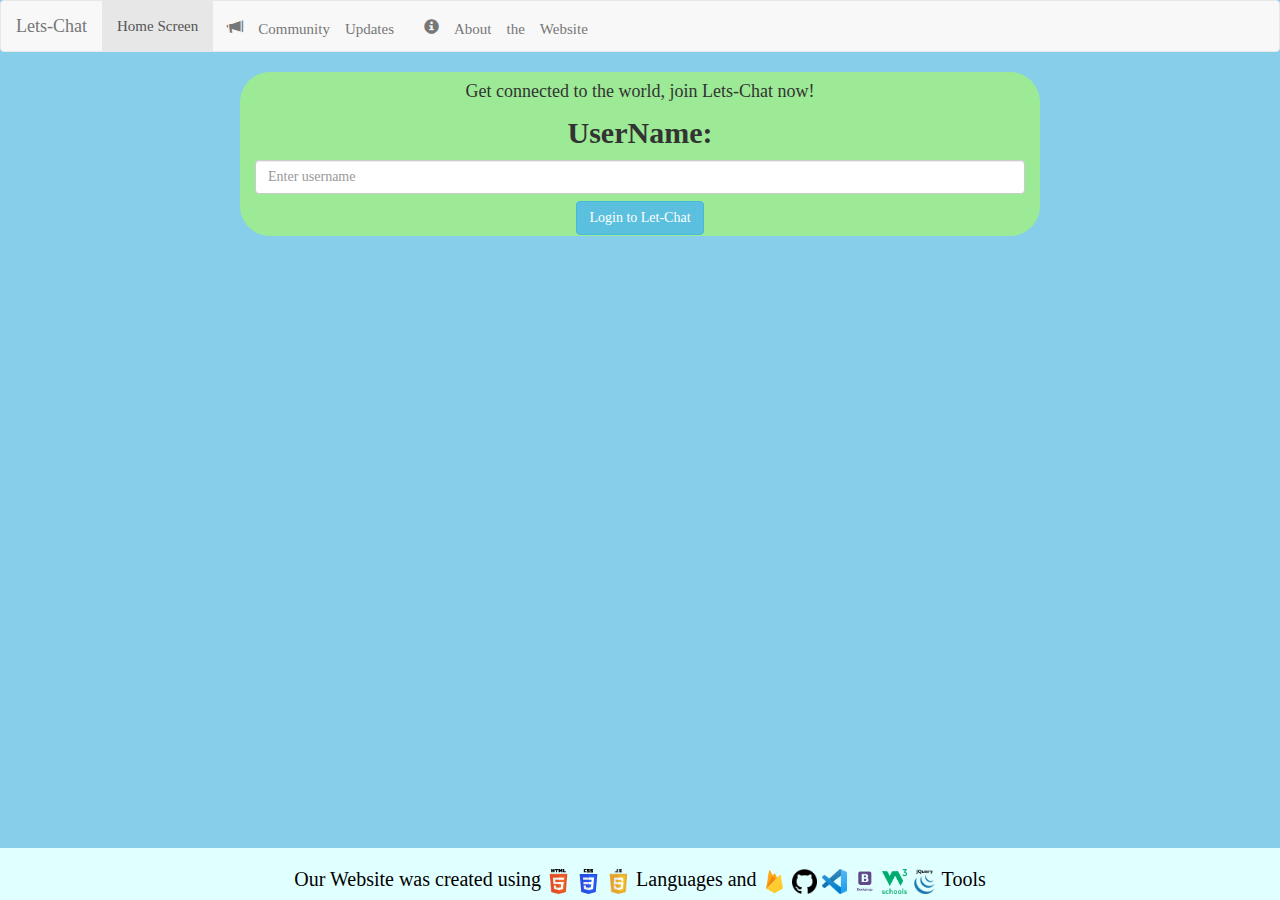
==== index.html @ a059221c "Add files via upload" ====
<!DOCTYPE html>
<html>
    <head>
        <title>Let-Chat WebApp</title>
        <link rel="shortcut icon" href="https://freepngimg.com/save/159749-speech-chat-icon-hq-image-free/500x500">
        <link href='https://fonts.googleapis.com/css?family=Yeon+Sung&display=swap' rel='stylesheet'><meta name="viewport" content="width=device-width, initial-scale=1">
        <link rel="stylesheet" href="https://maxcdn.bootstrapcdn.com/bootstrap/3.4.0/css/bootstrap.min.css">
        <script src="https://ajax.googleapis.com/ajax/libs/jquery/3.4.1/jquery.min.js"></script>
        <script src="https://maxcdn.bootstrapcdn.com/bootstrap/3.4.0/js/bootstrap.min.js"></script>
        <link rel="stylesheet" href="kwitter.css">

    </head>
    <body>
        <nav class="navbar navbar-default">
            <div class="container-fluid">
              <div class="navbar-header">
                <a class="navbar-brand" href="#">Lets-Chat</a>
              </div>
              <ul class="nav navbar-nav">
                <li class="active"><a href="#">Home Screen</a></li>
                <li><a href="cu.html" class="glyphicon glyphicon-bullhorn"> Community Updates</a></li>
                <li><a href="about.html" class="glyphicon glyphicon-info-sign"> About the Website</a></li>
              </ul>
            </div>
          </nav>

              <div id="contents" class="container">
                <h4>Get connected to the world, join Lets-Chat now!</h4>
                <h4  id="error_msg" style="color: red"></h4>
                <label>UserName: </label>
                <input type="text" id="user_name" class="form-control" placeholder="Enter username">
                <button id="login_button" class="btn btn-info" onclick="addUser()">Login to Let-Chat</button>
                </div>
        </center>
        <div class="footer">
            <h2>Our Website was created using</h2>
            <span>
                <img src="html.png"/>
                <img src="css_img.svg"/>
                <img src="javascript.png"/>
                <h2>Languages and</h2>
                <img src="firebase_icon.png"/>
                <img src="github_icon.png"/>
                <img src="vscode_icon.png"/>
                <img src="bs.png"/>
                <img src="w3s.png"/>
                <img src="jq.png"/>
                <h2>Tools</h2>
            </span>
        </div>
        <script src="kwitter.js"></script>
    </body>
</html>
---- kwitter.css ----
body{
    font-family: 'Century Gothic';
    font-size: 30px;
    background-color: skyblue;
}
::selection{
        color: white;
        background-color: green;
        }

.footer{
    border-radius: 0px;
    width: 100%;
    font-family: 'Century Gothic';
    font-size: 20px;
    background-color: lightcyan;
    color: black;
    text-align: center;
    position: fixed;
    bottom: 0;
    display: inline-block;
}

.footer img{
    height: 25px;
    width: 25px;
    display: inline-block;
}

.footer h2{
    font-size: 20px;
    display: inline-block;
}
#logout{
    font-size: 20px;
    float: right;
    }
    #contents{
        width: 800px;
        border-radius: 30px;
        background-color: rgb(156, 234, 149);
        text-align: center;
    }
    nav{
        font-size: 15px;
    }
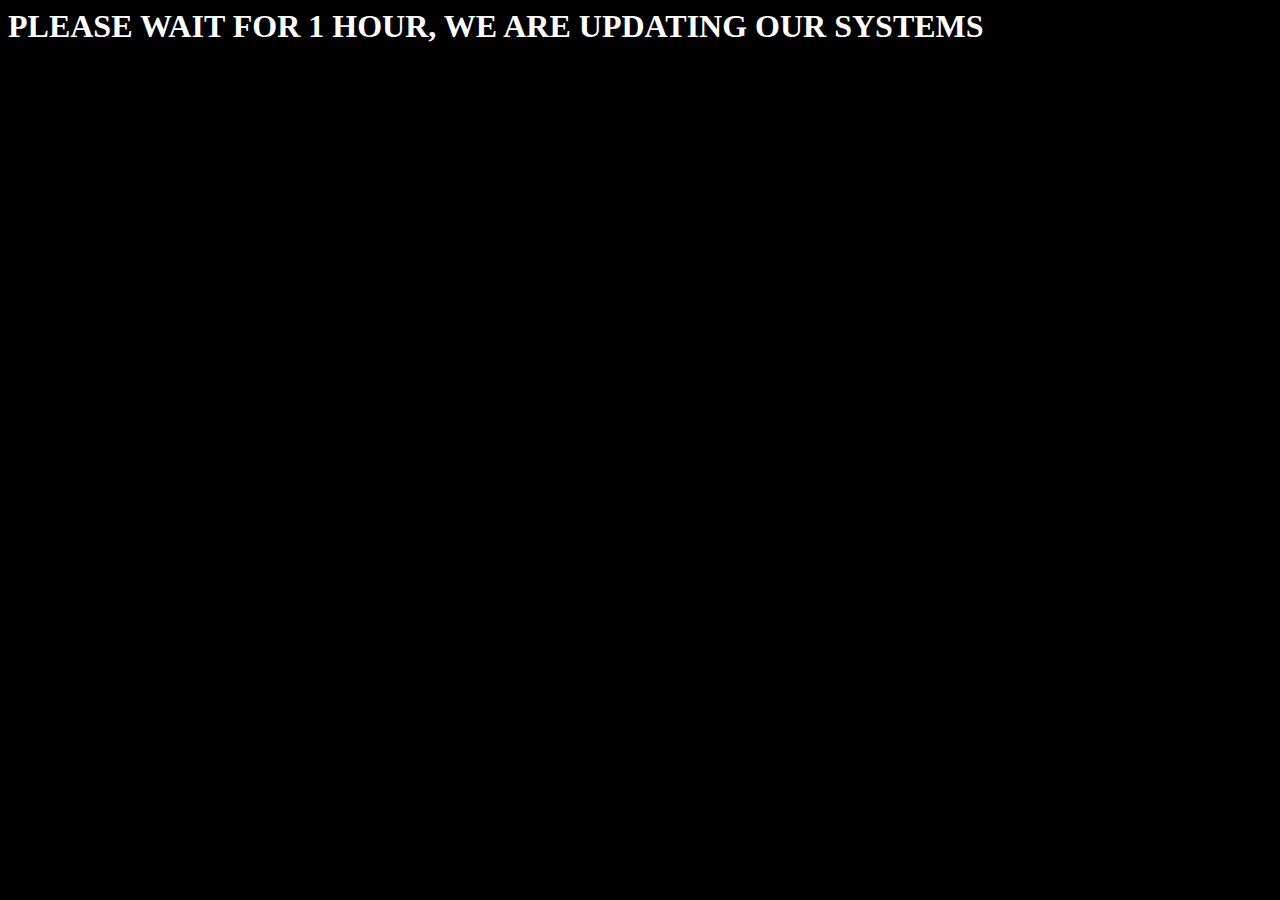
==== commit 4f3ac20a: "Add files via upload" ====
--- a/index.html
+++ b/index.html
@@ -1,4 +1,4 @@
-<!DOCTYPE html>
+<!-- <!DOCTYPE html>
 <html>
     <head>
         <title>Let-Chat WebApp</title>
@@ -50,4 +50,13 @@
         </div>
         <script src="kwitter.js"></script>
     </body>
+</html> -->
+
+<html>
+  <head>
+    <title>We are under updataion</title>
+  </head>
+  <body style="background-color: black; color: white;">
+    <h1>PLEASE WAIT FOR 1 HOUR, WE ARE UPDATING OUR SYSTEMS</h1>
+  </body>
 </html>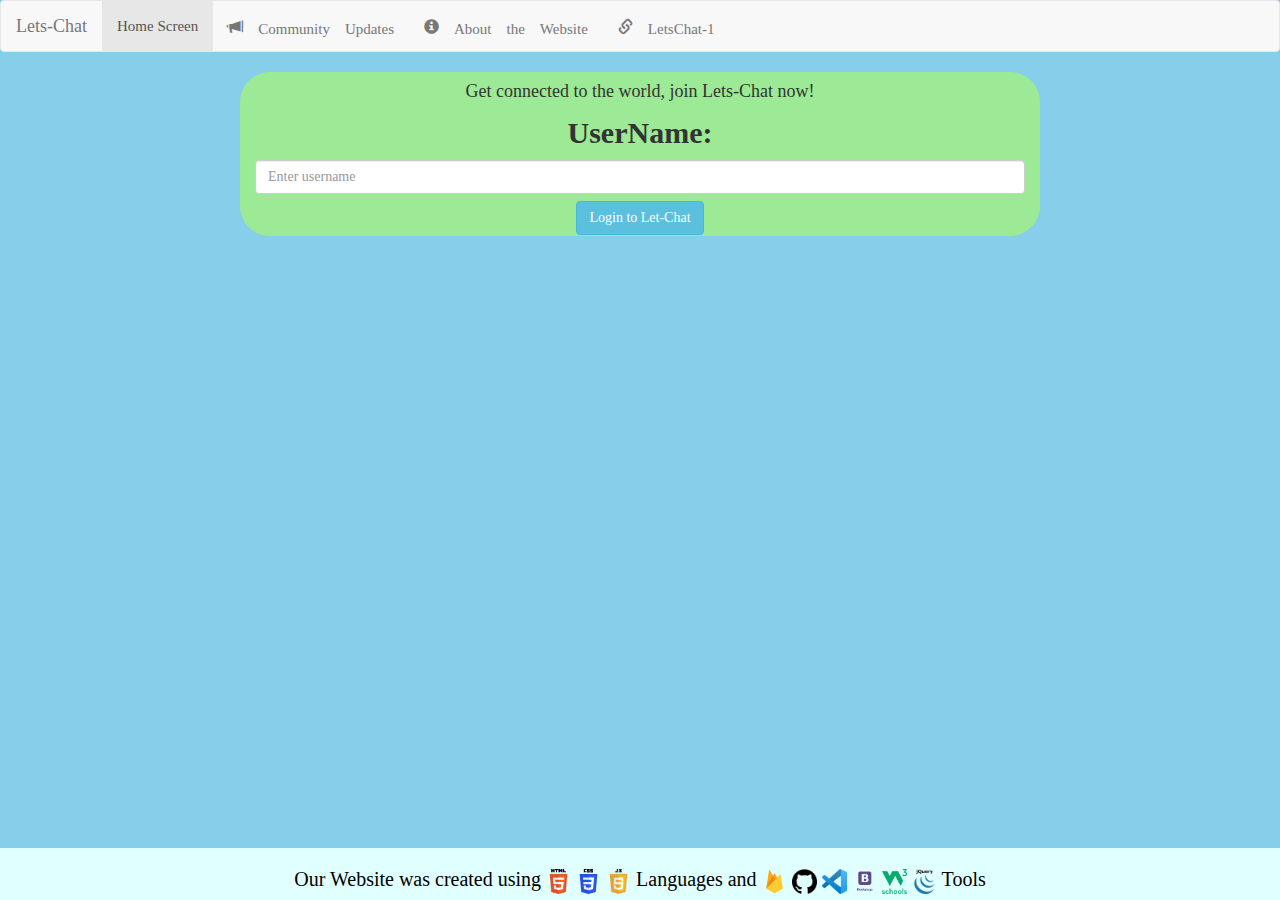
==== commit 505a0286: "Add files via upload" ====
--- a/index.html
+++ b/index.html
@@ -1,4 +1,4 @@
-<!-- <!DOCTYPE html>
+<!DOCTYPE html>
 <html>
     <head>
         <title>Let-Chat WebApp</title>
@@ -8,7 +8,6 @@
         <script src="https://ajax.googleapis.com/ajax/libs/jquery/3.4.1/jquery.min.js"></script>
         <script src="https://maxcdn.bootstrapcdn.com/bootstrap/3.4.0/js/bootstrap.min.js"></script>
         <link rel="stylesheet" href="kwitter.css">
-
     </head>
     <body>
         <nav class="navbar navbar-default">
@@ -20,10 +19,10 @@
                 <li class="active"><a href="#">Home Screen</a></li>
                 <li><a href="cu.html" class="glyphicon glyphicon-bullhorn"> Community Updates</a></li>
                 <li><a href="about.html" class="glyphicon glyphicon-info-sign"> About the Website</a></li>
+                <li><a href="saptarshi1104.github.io/KittyChat/" class="glyphicon glyphicon-link"> LetsChat-1</a></li>
               </ul>
             </div>
           </nav>
-
               <div id="contents" class="container">
                 <h4>Get connected to the world, join Lets-Chat now!</h4>
                 <h4  id="error_msg" style="color: red"></h4>
@@ -50,13 +49,4 @@
         </div>
         <script src="kwitter.js"></script>
     </body>
-</html> -->
-
-<html>
-  <head>
-    <title>We are under updataion</title>
-  </head>
-  <body style="background-color: black; color: white;">
-    <h1>PLEASE WAIT FOR 1 HOUR, WE ARE UPDATING OUR SYSTEMS</h1>
-  </body>
 </html>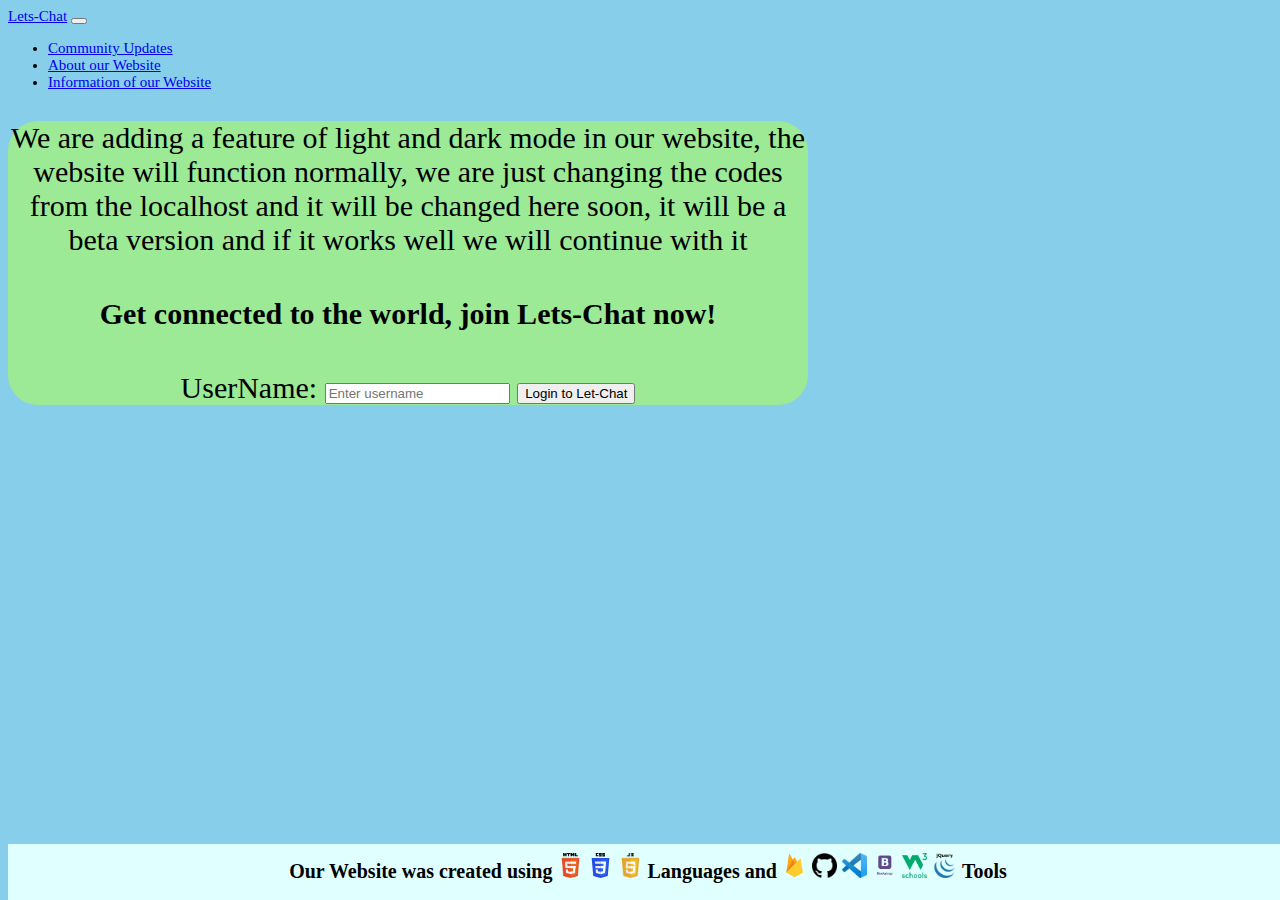
==== commit 91fa03b8: "Update index.html" ====
--- a/index.html
+++ b/index.html
@@ -4,28 +4,37 @@
         <title>Let-Chat WebApp</title>
         <link rel="shortcut icon" href="https://freepngimg.com/save/159749-speech-chat-icon-hq-image-free/500x500">
         <link href='https://fonts.googleapis.com/css?family=Yeon+Sung&display=swap' rel='stylesheet'><meta name="viewport" content="width=device-width, initial-scale=1">
-        <link rel="stylesheet" href="https://maxcdn.bootstrapcdn.com/bootstrap/3.4.0/css/bootstrap.min.css">
+        <script src="https://cdn.jsdelivr.net/npm/bootstrap@5.1.3/dist/js/bootstrap.bundle.min.js" integrity="sha384-ka7Sk0Gln4gmtz2MlQnikT1wXgYsOg+OMhuP+IlRH9sENBO0LRn5q+8nbTov4+1p" crossorigin="anonymous"></script>
         <script src="https://ajax.googleapis.com/ajax/libs/jquery/3.4.1/jquery.min.js"></script>
-        <script src="https://maxcdn.bootstrapcdn.com/bootstrap/3.4.0/js/bootstrap.min.js"></script>
+        <link href="https://cdn.jsdelivr.net/npm/bootstrap@5.1.3/dist/css/bootstrap.min.css" rel="stylesheet" integrity="sha384-1BmE4kWBq78iYhFldvKuhfTAU6auU8tT94WrHftjDbrCEXSU1oBoqyl2QvZ6jIW3" crossorigin="anonymous">
         <link rel="stylesheet" href="kwitter.css">
     </head>
     <body>
-        <nav class="navbar navbar-default">
-            <div class="container-fluid">
-              <div class="navbar-header">
-                <a class="navbar-brand" href="#">Lets-Chat</a>
-              </div>
-              <ul class="nav navbar-nav">
-                <li class="active"><a href="#">Home Screen</a></li>
-                <li><a href="cu.html" class="glyphicon glyphicon-bullhorn"> Community Updates</a></li>
-                <li><a href="about.html" class="glyphicon glyphicon-info-sign"> About the Website</a></li>
-                <li><a href="saptarshi1104.github.io/KittyChat/" class="glyphicon glyphicon-link"> LetsChat-1</a></li>
-              </ul>
-            </div>
-          </nav>
+      <nav class="navbar navbar-expand-lg navbar-light bg-light">
+        <div class="container-fluid">
+          <a class="navbar-brand" href="index.html">Lets-Chat</a>
+          <button class="navbar-toggler" type="button" data-bs-toggle="collapse" data-bs-target="#navbarSupportedContent" aria-controls="navbarSupportedContent" aria-expanded="false" aria-label="Toggle navigation">
+            <span class="navbar-toggler-icon"></span>
+          </button>
+          <div class="collapse navbar-collapse" id="navbarSupportedContent">
+            <ul class="navbar-nav me-auto mb-2 mb-lg-0">
+              <li class="nav-item">
+                <a class="nav-link active" aria-current="page" href="cu.html">Community Updates</a>
+              </li>
+              <li class="nav-item">
+                <a class="nav-link" href="about.html">About our Website</a>
+              </li>
+              <li class="nav-item">
+                <a class="nav-link" href="info.html">Information of our Website</a>
+              </li>
+            </ul>
+          </div>
+        </div>
+      </nav>
               <div id="contents" class="container">
+                  <p>We are adding a feature of light and dark mode in our website, the website will function normally, we are just changing the codes from the localhost and it will be changed here soon, it will be a beta version and if it works well we will continue with it</p>
                 <h4>Get connected to the world, join Lets-Chat now!</h4>
-                <h4  id="error_msg" style="color: red"></h4>
+                <h4 id="error_msg" style="color: red"></h4>
                 <label>UserName: </label>
                 <input type="text" id="user_name" class="form-control" placeholder="Enter username">
                 <button id="login_button" class="btn btn-info" onclick="addUser()">Login to Let-Chat</button>
@@ -49,4 +58,4 @@
         </div>
         <script src="kwitter.js"></script>
     </body>
-</html>+</html>
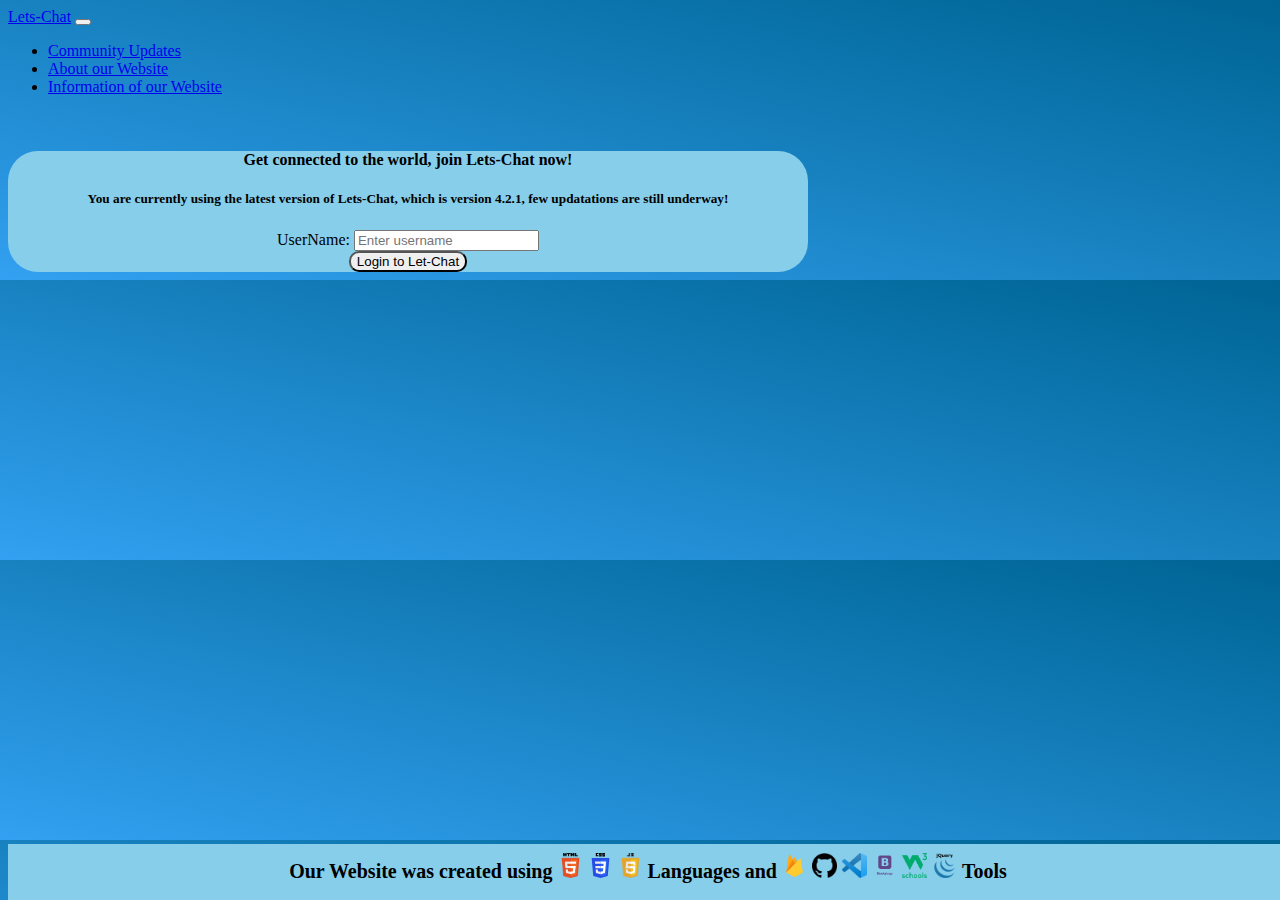
==== commit f1259290: "Add files via upload" ====
--- a/index.html
+++ b/index.html
@@ -31,14 +31,19 @@
           </div>
         </div>
       </nav>
-              <div id="contents" class="container">
-                  <p>We are adding a feature of light and dark mode in our website, the website will function normally, we are just changing the codes from the localhost and it will be changed here soon, it will be a beta version and if it works well we will continue with it</p>
+      <br>
+              <div id="contents" class="container col-lg-4 col-md-6 col-sm-6 col-xs-11 login_div">
                 <h4>Get connected to the world, join Lets-Chat now!</h4>
+                <h5>You are currently using the latest version of Lets-Chat, which is version 4.2.1, few updatations are still underway!</h5>
                 <h4 id="error_msg" style="color: red"></h4>
                 <label>UserName: </label>
                 <input type="text" id="user_name" class="form-control" placeholder="Enter username">
-                <button id="login_button" class="btn btn-info" onclick="addUser()">Login to Let-Chat</button>
+                <br>
+                <button style="border-radius: 10px !important;" id="login_button" class="btn btn-success" onclick="addUser()">Login to Let-Chat</button>
+                
                 </div>
+              </div>
+                
         </center>
         <div class="footer">
             <h2>Our Website was created using</h2>
@@ -58,4 +63,4 @@
         </div>
         <script src="kwitter.js"></script>
     </body>
-</html>
+</html>--- a/kwitter.css
+++ b/kwitter.css
@@ -1,7 +1,5 @@
 body{
-    font-family: 'Century Gothic';
-    font-size: 30px;
-    background-color: skyblue;
+    background-image: linear-gradient(to right top, #33a0f1, #2591d9, #1882c1, #0a73aa, #006494)
 }
 ::selection{
         color: white;
@@ -13,7 +11,7 @@
     width: 100%;
     font-family: 'Century Gothic';
     font-size: 20px;
-    background-color: lightcyan;
+    background-color: skyblue;
     color: black;
     text-align: center;
     position: fixed;
@@ -38,9 +36,6 @@
     #contents{
         width: 800px;
         border-radius: 30px;
-        background-color: rgb(156, 234, 149);
+        background-color: skyblue;
         text-align: center;
-    }
-    nav{
-        font-size: 15px;
     }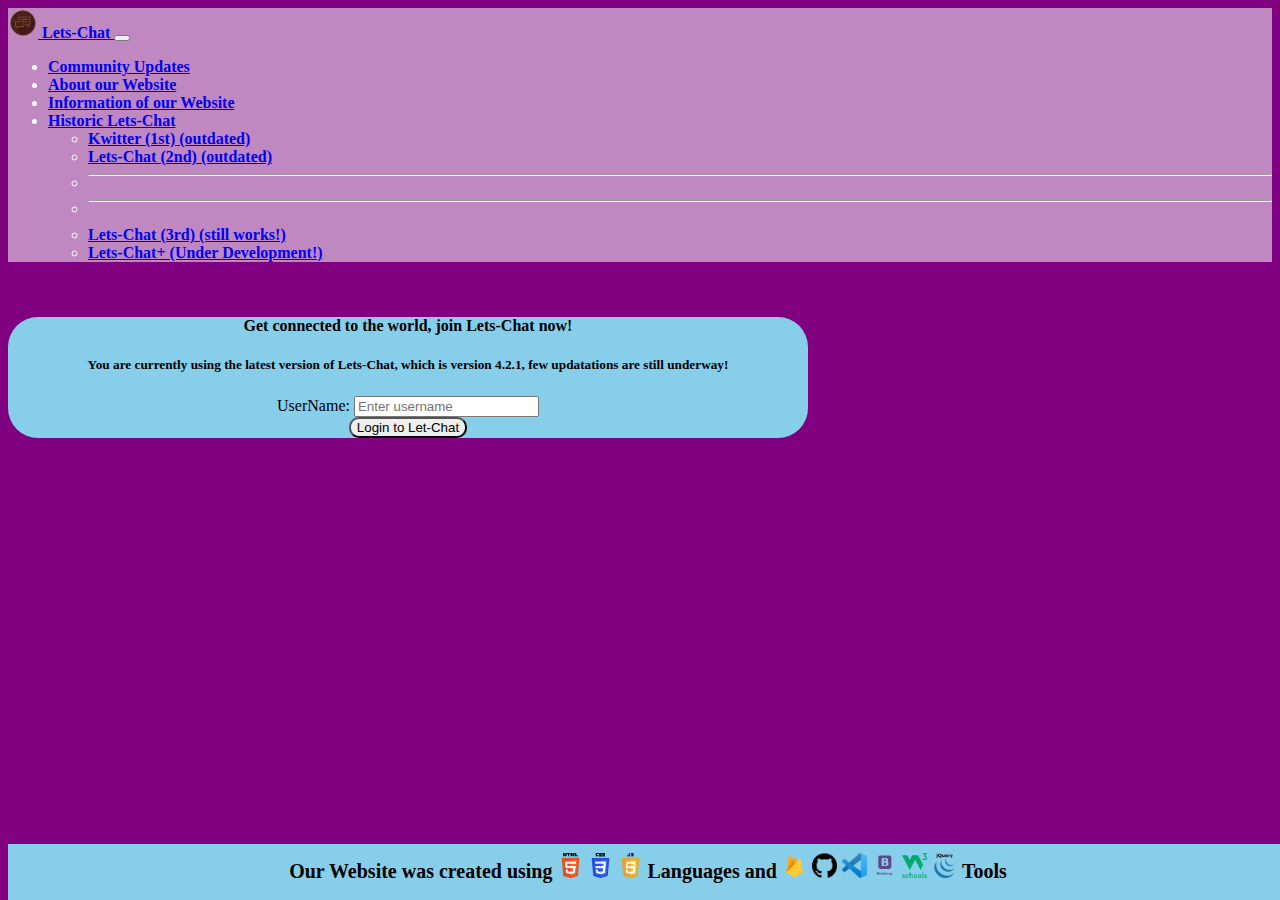
==== commit 446b547d: "Add files via upload" ====
--- a/index.html
+++ b/index.html
@@ -2,7 +2,7 @@
 <html>
     <head>
         <title>Let-Chat WebApp</title>
-        <link rel="shortcut icon" href="https://freepngimg.com/save/159749-speech-chat-icon-hq-image-free/500x500">
+        <link rel="shortcut icon" href="transparent-chat-icon-online-icon-social-market-icon-5d6b8f4bb4c262.8586036315673301237404.png">
         <link href='https://fonts.googleapis.com/css?family=Yeon+Sung&display=swap' rel='stylesheet'><meta name="viewport" content="width=device-width, initial-scale=1">
         <script src="https://cdn.jsdelivr.net/npm/bootstrap@5.1.3/dist/js/bootstrap.bundle.min.js" integrity="sha384-ka7Sk0Gln4gmtz2MlQnikT1wXgYsOg+OMhuP+IlRH9sENBO0LRn5q+8nbTov4+1p" crossorigin="anonymous"></script>
         <script src="https://ajax.googleapis.com/ajax/libs/jquery/3.4.1/jquery.min.js"></script>
@@ -10,9 +10,12 @@
         <link rel="stylesheet" href="kwitter.css">
     </head>
     <body>
-      <nav class="navbar navbar-expand-lg navbar-light bg-light">
+      <nav class="navbar navbar-expand-lg navbar-light bg-light" style="background-color: rgb(192, 136, 192) !important; color: white !important; font-weight: bold !important;">
         <div class="container-fluid">
-          <a class="navbar-brand" href="index.html">Lets-Chat</a>
+          <a class="navbar-brand" href="#">
+            <img src="transparent-chat-icon-online-icon-social-market-icon-5d6b8f4bb4c262.8586036315673301237404.png" alt="" width="30" height="30" class="d-inline-block align-text-top">
+            Lets-Chat
+          </a>
           <button class="navbar-toggler" type="button" data-bs-toggle="collapse" data-bs-target="#navbarSupportedContent" aria-controls="navbarSupportedContent" aria-expanded="false" aria-label="Toggle navigation">
             <span class="navbar-toggler-icon"></span>
           </button>
@@ -26,6 +29,19 @@
               </li>
               <li class="nav-item">
                 <a class="nav-link" href="info.html">Information of our Website</a>
+              </li>
+              <li class="nav-item dropdown">
+                <a class="nav-link dropdown-toggle" href="#" id="navbarDropdown" role="button" data-bs-toggle="dropdown" aria-expanded="false">
+                  Historic Lets-Chat
+                </a>
+                <ul class="dropdown-menu" aria-labelledby="navbarDropdown">
+                  <li><a class="dropdown-item" href="https://saptarshi1104.github.io/Kwitter/">Kwitter (1st) (outdated)</a></li>
+                  <li><a class="dropdown-item" href="https://saptarshi1104.github.io/letchat4/index.html">Lets-Chat (2nd) (outdated)</a></li>
+                  <li><hr class="dropdown-divider"></li>
+                  <li><hr class="dropdown-divider"></li>
+                  <li><a class="dropdown-item" href="https://saptarshi1104.github.io/KittyChat/">Lets-Chat (3rd) (still works!)</a></li>
+                  <li><a class="dropdown-item" href="#">Lets-Chat+ (Under Development!)</a></li>
+                </ul>
               </li>
             </ul>
           </div>
--- a/kwitter.css
+++ b/kwitter.css
@@ -1,5 +1,5 @@
 body{
-    background-image: linear-gradient(to right top, #33a0f1, #2591d9, #1882c1, #0a73aa, #006494)
+    background-color: purple;
 }
 ::selection{
         color: white;
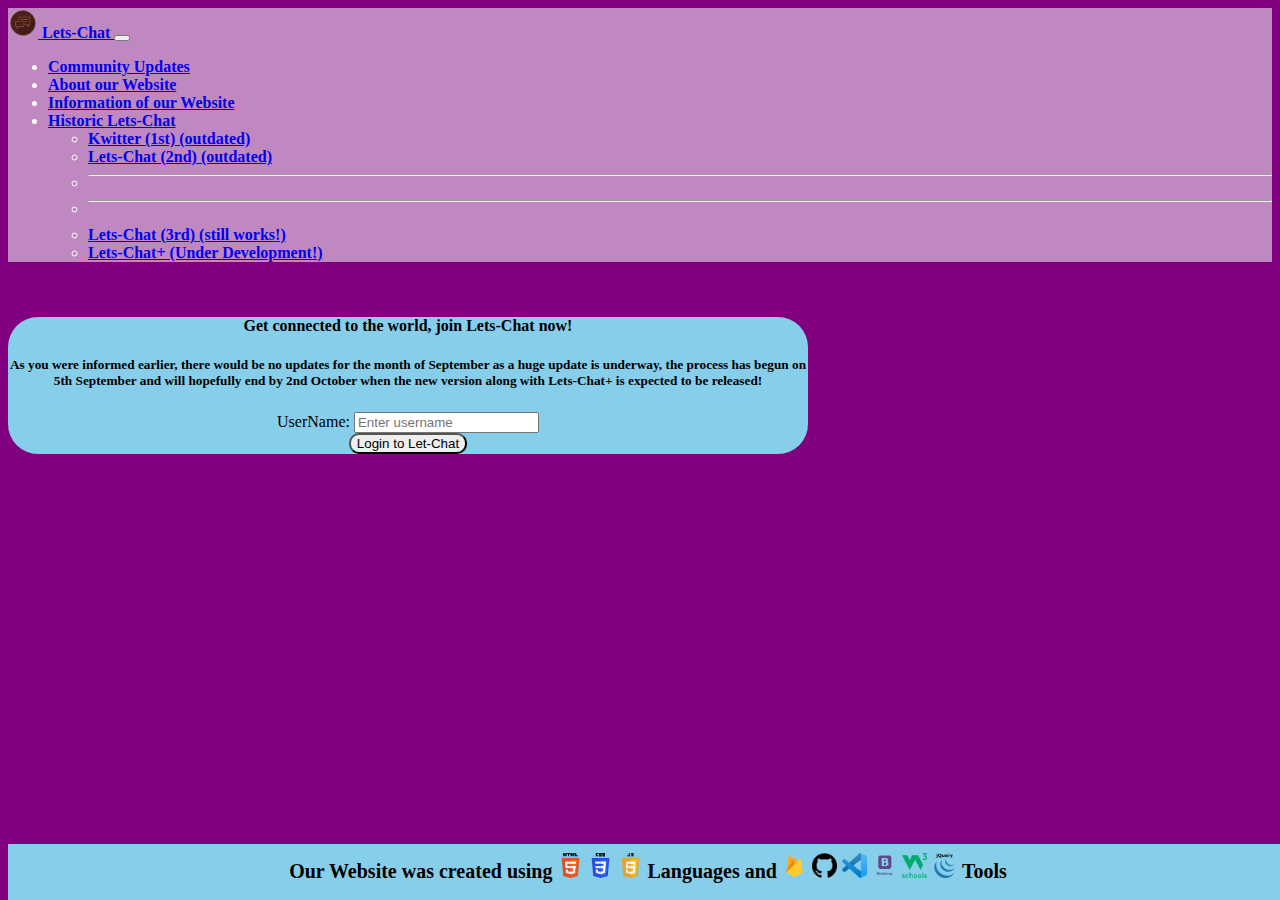
==== commit eb4df97a: "Update index.html" ====
--- a/index.html
+++ b/index.html
@@ -50,7 +50,7 @@
       <br>
               <div id="contents" class="container col-lg-4 col-md-6 col-sm-6 col-xs-11 login_div">
                 <h4>Get connected to the world, join Lets-Chat now!</h4>
-                <h5>You are currently using the latest version of Lets-Chat, which is version 4.2.1, few updatations are still underway!</h5>
+                <h5>As you were informed earlier, there would be no updates for the month of September as a huge update is underway, the process has begun on 5th September and will hopefully end by 2nd October when the new version along with Lets-Chat+ is expected to be released!</h5>
                 <h4 id="error_msg" style="color: red"></h4>
                 <label>UserName: </label>
                 <input type="text" id="user_name" class="form-control" placeholder="Enter username">
@@ -79,4 +79,4 @@
         </div>
         <script src="kwitter.js"></script>
     </body>
-</html>+</html>
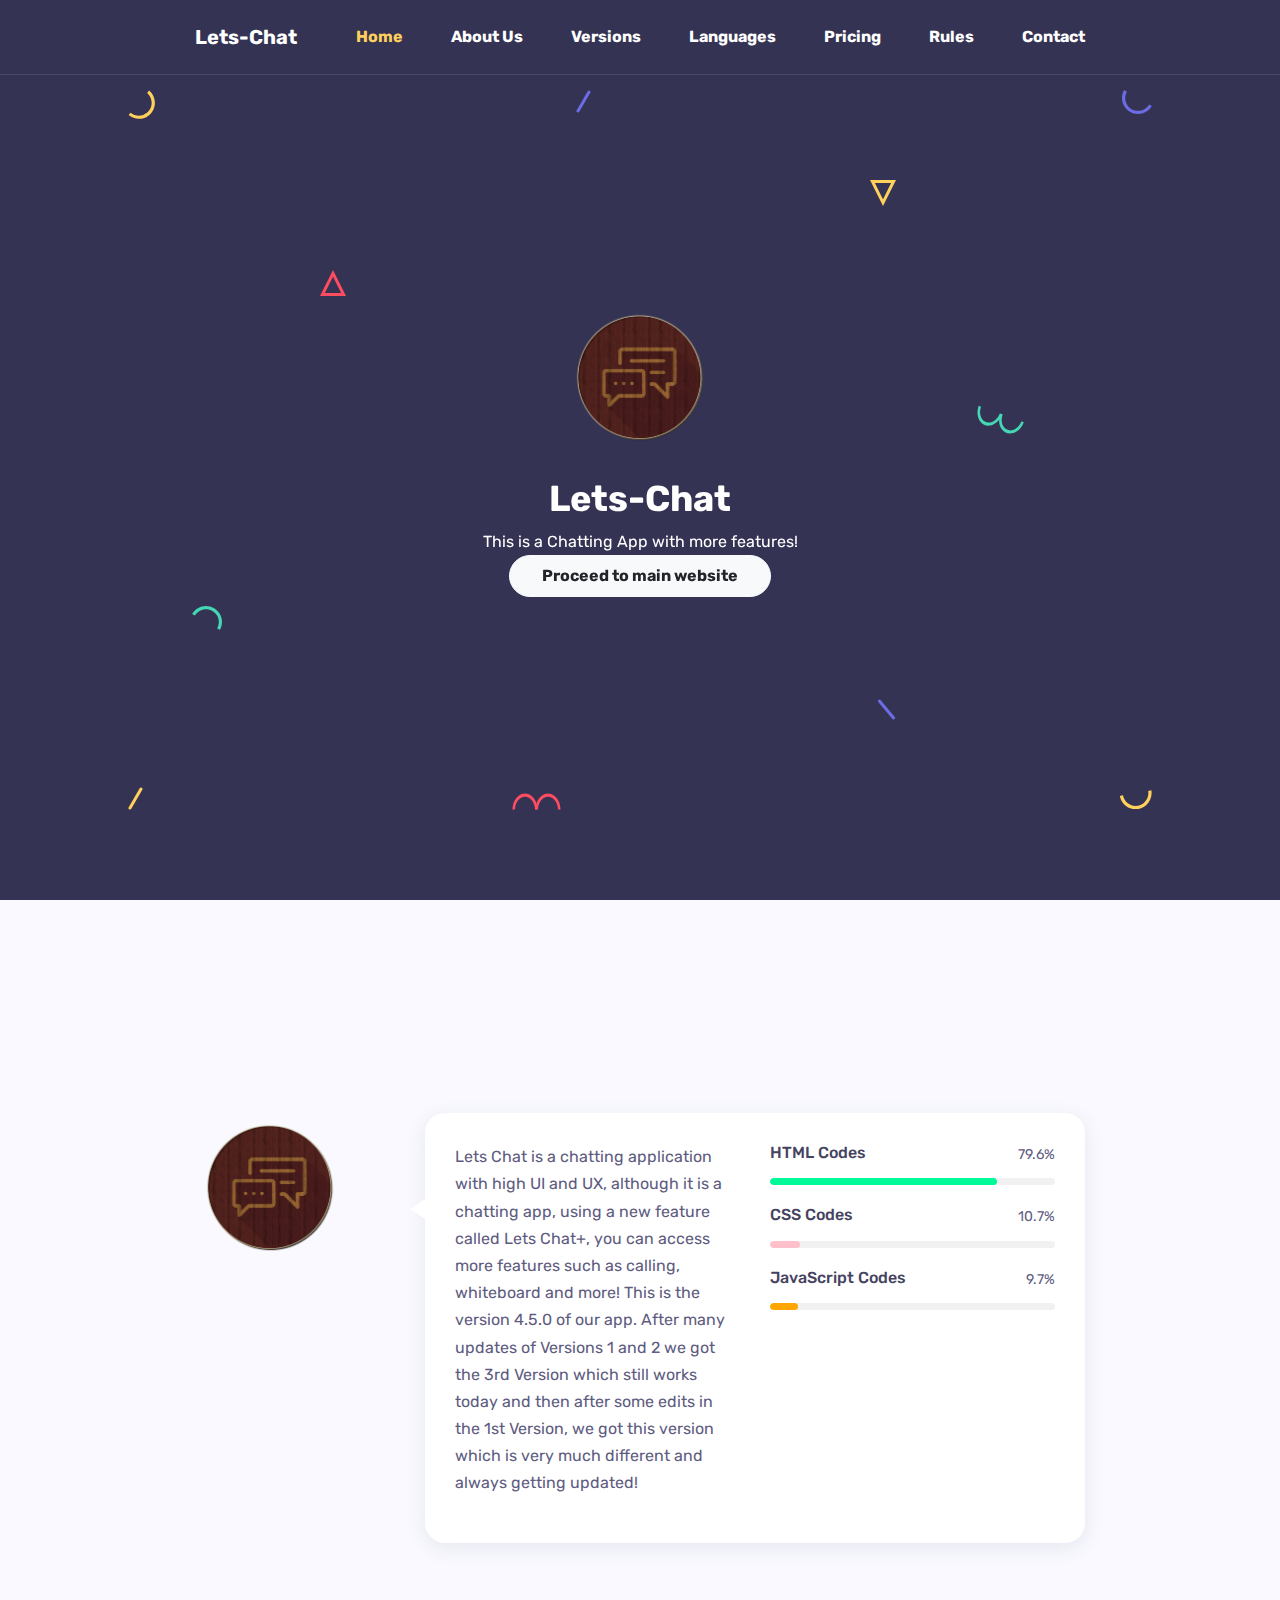
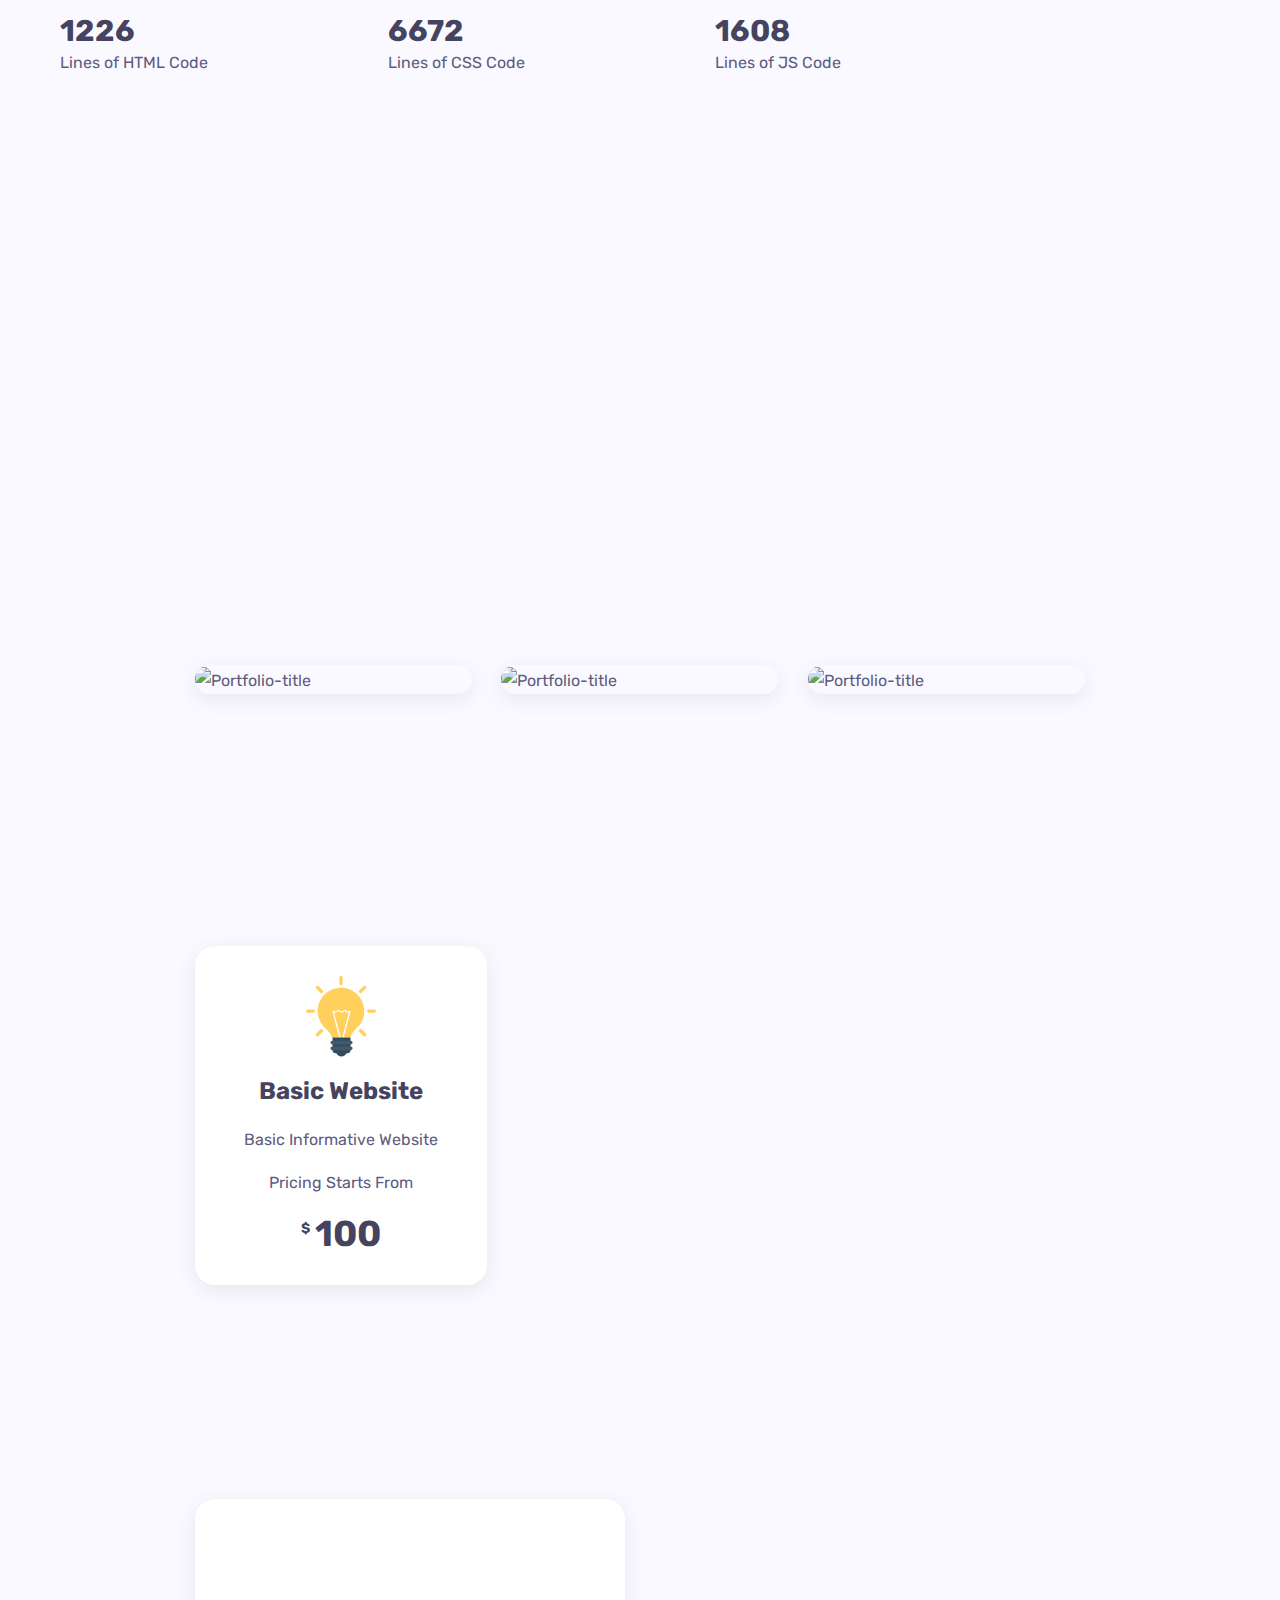
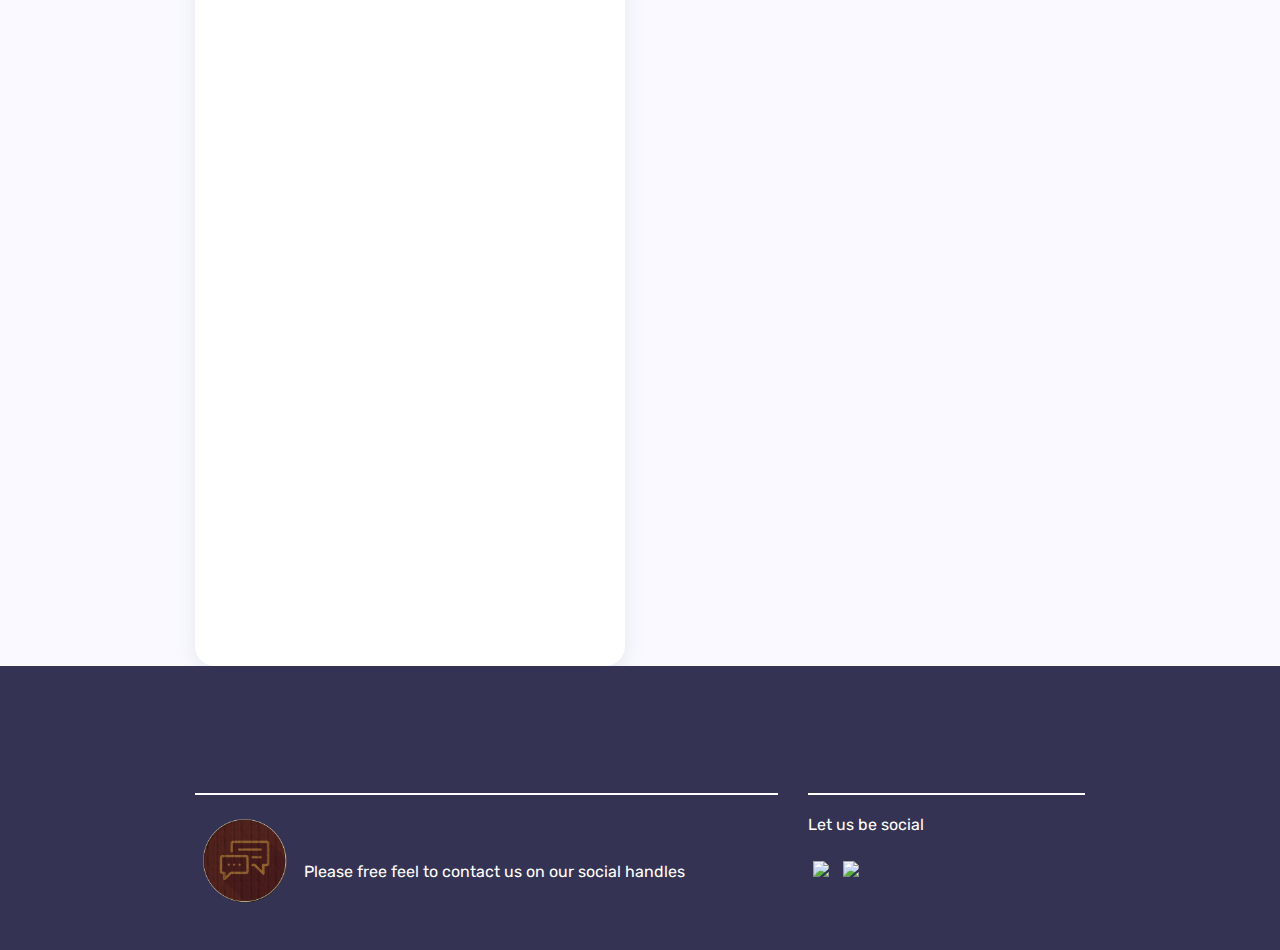
==== commit 4f1165cf: "Add files via upload" ====
--- a/index.html
+++ b/index.html
@@ -1,82 +1,507 @@
-<!DOCTYPE html>
-<html>
-    <head>
-        <title>Let-Chat WebApp</title>
-        <link rel="shortcut icon" href="transparent-chat-icon-online-icon-social-market-icon-5d6b8f4bb4c262.8586036315673301237404.png">
-        <link href='https://fonts.googleapis.com/css?family=Yeon+Sung&display=swap' rel='stylesheet'><meta name="viewport" content="width=device-width, initial-scale=1">
-        <script src="https://cdn.jsdelivr.net/npm/bootstrap@5.1.3/dist/js/bootstrap.bundle.min.js" integrity="sha384-ka7Sk0Gln4gmtz2MlQnikT1wXgYsOg+OMhuP+IlRH9sENBO0LRn5q+8nbTov4+1p" crossorigin="anonymous"></script>
-        <script src="https://ajax.googleapis.com/ajax/libs/jquery/3.4.1/jquery.min.js"></script>
-        <link href="https://cdn.jsdelivr.net/npm/bootstrap@5.1.3/dist/css/bootstrap.min.css" rel="stylesheet" integrity="sha384-1BmE4kWBq78iYhFldvKuhfTAU6auU8tT94WrHftjDbrCEXSU1oBoqyl2QvZ6jIW3" crossorigin="anonymous">
-        <link rel="stylesheet" href="kwitter.css">
-    </head>
-    <body>
-      <nav class="navbar navbar-expand-lg navbar-light bg-light" style="background-color: rgb(192, 136, 192) !important; color: white !important; font-weight: bold !important;">
-        <div class="container-fluid">
-          <a class="navbar-brand" href="#">
-            <img src="transparent-chat-icon-online-icon-social-market-icon-5d6b8f4bb4c262.8586036315673301237404.png" alt="" width="30" height="30" class="d-inline-block align-text-top">
-            Lets-Chat
-          </a>
-          <button class="navbar-toggler" type="button" data-bs-toggle="collapse" data-bs-target="#navbarSupportedContent" aria-controls="navbarSupportedContent" aria-expanded="false" aria-label="Toggle navigation">
-            <span class="navbar-toggler-icon"></span>
-          </button>
-          <div class="collapse navbar-collapse" id="navbarSupportedContent">
-            <ul class="navbar-nav me-auto mb-2 mb-lg-0">
-              <li class="nav-item">
-                <a class="nav-link active" aria-current="page" href="cu.html">Community Updates</a>
-              </li>
-              <li class="nav-item">
-                <a class="nav-link" href="about.html">About our Website</a>
-              </li>
-              <li class="nav-item">
-                <a class="nav-link" href="info.html">Information of our Website</a>
-              </li>
-              <li class="nav-item dropdown">
-                <a class="nav-link dropdown-toggle" href="#" id="navbarDropdown" role="button" data-bs-toggle="dropdown" aria-expanded="false">
-                  Historic Lets-Chat
-                </a>
-                <ul class="dropdown-menu" aria-labelledby="navbarDropdown">
-                  <li><a class="dropdown-item" href="https://saptarshi1104.github.io/Kwitter/">Kwitter (1st) (outdated)</a></li>
-                  <li><a class="dropdown-item" href="https://saptarshi1104.github.io/letchat4/index.html">Lets-Chat (2nd) (outdated)</a></li>
-                  <li><hr class="dropdown-divider"></li>
-                  <li><hr class="dropdown-divider"></li>
-                  <li><a class="dropdown-item" href="https://saptarshi1104.github.io/KittyChat/">Lets-Chat (3rd) (still works!)</a></li>
-                  <li><a class="dropdown-item" href="#">Lets-Chat+ (Under Development!)</a></li>
-                </ul>
-              </li>
-            </ul>
-          </div>
-        </div>
-      </nav>
-      <br>
-              <div id="contents" class="container col-lg-4 col-md-6 col-sm-6 col-xs-11 login_div">
-                <h4>Get connected to the world, join Lets-Chat now!</h4>
-                <h5>As you were informed earlier, there would be no updates for the month of September as a huge update is underway, the process has begun on 5th September and will hopefully end by 2nd October when the new version along with Lets-Chat+ is expected to be released!</h5>
-                <h4 id="error_msg" style="color: red"></h4>
-                <label>UserName: </label>
-                <input type="text" id="user_name" class="form-control" placeholder="Enter username">
-                <br>
-                <button style="border-radius: 10px !important;" id="login_button" class="btn btn-success" onclick="addUser()">Login to Let-Chat</button>
-                
-                </div>
-              </div>
-                
-        </center>
-        <div class="footer">
-            <h2>Our Website was created using</h2>
-            <span>
-                <img src="html.png"/>
-                <img src="css_img.svg"/>
-                <img src="javascript.png"/>
-                <h2>Languages and</h2>
-                <img src="firebase_icon.png"/>
-                <img src="github_icon.png"/>
-                <img src="vscode_icon.png"/>
-                <img src="bs.png"/>
-                <img src="w3s.png"/>
-                <img src="jq.png"/>
-                <h2>Tools</h2>
-            </span>
-        </div>
-        <script src="kwitter.js"></script>
-    </body>
-</html>
+<!DOCTYPE html>
+<html>
+   <head>
+      <title>Lets-Chat</title>
+      <meta name="viewport" content="width=device-width, initial-scale=1, maximum-scale=1">
+      <!-- STYLESHEETS -->
+      <link rel="stylesheet" href="style/bootstrap.min.css" type="text/css" media="all">
+      <link rel="stylesheet" href="style/all.min.css" type="text/css" media="all">
+      <link rel="stylesheet" href="style/slick.css" type="text/css" media="all">
+      <link rel="stylesheet" href="style/animate.css" type="text/css" media="all">
+      <link rel="stylesheet" href="style/style.css" type="text/css" media="all">
+      <style type="text/css">
+         /*============================================================================================ */
+         @font-face {
+         font-weight: 400;
+         font-style:  normal;
+         font-family: 'Inter-Loom';
+         src: url('https://cdn.loom.com/assets/fonts/inter/Inter-UI-Regular.woff2') format('woff2');
+         }
+         @font-face {
+         font-weight: 400;
+         font-style:  italic;
+         font-family: 'Inter-Loom';
+         src: url('https://cdn.loom.com/assets/fonts/inter/Inter-UI-Italic.woff2') format('woff2');
+         }
+         @font-face {
+         font-weight: 500;
+         font-style:  normal;
+         font-family: 'Inter-Loom';
+         src: url('https://cdn.loom.com/assets/fonts/inter/Inter-UI-Medium.woff2') format('woff2');
+         }
+         @font-face {
+         font-weight: 500;
+         font-style:  italic;
+         font-family: 'Inter-Loom';
+         src: url('https://cdn.loom.com/assets/fonts/inter/Inter-UI-MediumItalic.woff2') format('woff2');
+         }
+         @font-face {
+         font-weight: 700;
+         font-style:  normal;
+         font-family: 'Inter-Loom';
+         src: url('https://cdn.loom.com/assets/fonts/inter/Inter-UI-Bold.woff2') format('woff2');
+         }
+         @font-face {
+         font-weight: 700;
+         font-style:  italic;
+         font-family: 'Inter-Loom';
+         src: url('https://cdn.loom.com/assets/fonts/inter/Inter-UI-BoldItalic.woff2') format('woff2');
+         }
+         @font-face {
+         font-weight: 900;
+         font-style:  normal;
+         font-family: 'Inter-Loom';
+         src: url('https://cdn.loom.com/assets/fonts/inter/Inter-UI-Black.woff2') format('woff2');
+         }
+         @font-face {
+         font-weight: 900;
+         font-style:  italic;
+         font-family: 'Inter-Loom';
+         src: url('https://cdn.loom.com/assets/fonts/inter/Inter-UI-BlackItalic.woff2') format('woff2');
+         }
+      </style>
+   </head>
+   <body data-gr-c-s-loaded="true">
+      <!-- desktop header -->
+      <header class="desktop-header-3 fixed-top">
+         <div class="container">
+            <nav class="navbar navbar-expand-lg navbar-dark">
+               <b class="navbar-brand">Lets-Chat</b> 
+               <button aria-controls="navbarNavDropdown" aria-expanded="false" aria-label="Toggle navigation" class="navbar-toggler" data-target="#navbarNavDropdown" data-toggle="collapse" type="button"><span class="navbar-toggler-icon"></span></button>
+               <div class="collapse navbar-collapse" id="navbarNavDropdown">
+                  <ul class="navbar-nav ml-auto scrollspy">
+                     <li class="nav-item"><a class="nav-link active" href="#home">Home</a></li>
+                     <li class="nav-item"><a href="#about" class="nav-link">About Us</a></li>
+                     <li class="nav-item"><a href="#projects" class="nav-link">Versions</a></li>
+                     <li class="nav-item"><a href="#tools" class="nav-link">Languages</a></li>
+                     <li class="nav-item"><a href="#pricing" class="nav-link">Pricing</a></li>
+                     <li class="nav-item"><a href="#hobby" class="nav-link">Rules</a></li>
+                     <li class="nav-item"><a href="#contact" class="nav-link">Contact</a></li>
+                  </ul>
+               </div>
+            </nav>
+         </div>
+      </header>
+      <!-- main layout -->
+      <main class="content-3">
+         <!-- section home -->
+         <section id="home" class="home d-flex align-items-center">
+            <div class="container">
+               <!-- intro -->
+               <div class="intro">
+                  <!-- avatar image -->
+                  <img src="transparent-chat-icon-online-icon-social-market-icon-5d6b8f4bb4c262.8586036315673301237404.png" style="width: 150px;border-radius: 100px" class="mb-4">
+                  <!-- info -->
+                  <h1 class="mb-2 mt-0">Lets-Chat</h1>
+                  <span>This is a <span class="text-rotating morphext"><span class="animated bounceIn">Chatting App with more features!</span></span></span>
+                  <button class="btn btn-light" onclick="mainPageRedirect()">Proceed to main website</button>
+               </div>
+               <!-- parallax layers -->
+               <div class="parallax" data-relative-input="true" style="transform: translate3d(0px, 0px, 0px); transform-style: preserve-3d; backface-visibility: hidden;">
+                  <svg width="27" height="29" data-depth="0.3" class="layer p1" xmlns="http://www.w3.org/2000/svg" style="transform: translate3d(-7.20601px, 17.2034px, 0px); transform-style: preserve-3d; backface-visibility: hidden; position: relative; display: block;">
+                     <path d="M21.15625.60099c4.37954 3.67487 6.46544 9.40612 5.47254 15.03526-.9929 5.62915-4.91339 10.30141-10.2846 12.25672-5.37122 1.9553-11.3776.89631-15.75715-2.77856l2.05692-2.45134c3.50315 2.93948 8.3087 3.78663 12.60572 2.22284 4.297-1.5638 7.43381-5.30209 8.22768-9.80537.79387-4.50328-.8749-9.08872-4.37803-12.02821L21.15625.60099z" fill="#FFD15C" fill-rule="evenodd"></path>
+                  </svg>
+                  <svg width="26" height="26" data-depth="0.2" class="layer p2" xmlns="http://www.w3.org/2000/svg" style="transform: translate3d(-4.80401px, 11.4689px, 0px); transform-style: preserve-3d; backface-visibility: hidden; position: absolute; display: block;">
+                     <path d="M13 3.3541L2.42705 24.5h21.1459L13 3.3541z" stroke="#FF4C60" stroke-width="3" fill="none" fill-rule="evenodd"></path>
+                  </svg>
+                  <svg width="30" height="25" data-depth="0.3" class="layer p3" xmlns="http://www.w3.org/2000/svg" style="transform: translate3d(-7.20601px, 17.2034px, 0px); transform-style: preserve-3d; backface-visibility: hidden; position: absolute; display: block;">
+                     <path d="M.1436 8.9282C3.00213 3.97706 8.2841.92763 14.00013.92796c5.71605.00032 10.9981 3.04992 13.85641 8 2.8583 4.95007 2.8584 11.0491-.00014 16.00024l-2.77128-1.6c2.28651-3.96036 2.28631-8.84002.00011-12.8002-2.2862-3.96017-6.5124-6.40017-11.08513-6.4-4.57271.00018-8.79872 2.43984-11.08524 6.4002l-2.77128-1.6z" fill="#44D7B6" fill-rule="evenodd"></path>
+                  </svg>
+                  <svg width="15" height="23" data-depth="0.6" class="layer p4" xmlns="http://www.w3.org/2000/svg" style="transform: translate3d(-14.412px, 34.4068px, 0px); transform-style: preserve-3d; backface-visibility: hidden; position: absolute; display: block;">
+                     <rect transform="rotate(30 9.86603 10.13397)" x="7" width="3" height="25" rx="1.5" fill="#FFD15C" fill-rule="evenodd"></rect>
+                  </svg>
+                  <svg width="15" height="23" data-depth="0.2" class="layer p5" xmlns="http://www.w3.org/2000/svg" style="transform: translate3d(-4.80401px, 11.4689px, 0px); transform-style: preserve-3d; backface-visibility: hidden; position: absolute; display: block;">
+                     <rect transform="rotate(30 9.86603 10.13397)" x="7" width="3" height="25" rx="1.5" fill="#6C6CE5" fill-rule="evenodd"></rect>
+                  </svg>
+                  <svg width="49" height="17" data-depth="0.5" class="layer p6" xmlns="http://www.w3.org/2000/svg" style="transform: translate3d(-12.01px, 28.6724px, 0px); transform-style: preserve-3d; backface-visibility: hidden; position: absolute; display: block;">
+                     <g fill="#FF4C60" fill-rule="evenodd">
+                        <path d="M.5 16.5c0-5.71709 2.3825-10.99895 6.25-13.8567 3.8675-2.85774 8.6325-2.85774 12.5 0C23.1175 5.50106 25.5 10.78292 25.5 16.5H23c0-4.57303-1.90625-8.79884-5-11.08535-3.09375-2.28652-6.90625-2.28652-10 0C4.90625 7.70116 3 11.92697 3 16.5H.5z"></path>
+                        <path d="M23.5 16.5c0-5.71709 2.3825-10.99895 6.25-13.8567 3.8675-2.85774 8.6325-2.85774 12.5 0C46.1175 5.50106 48.5 10.78292 48.5 16.5H46c0-4.57303-1.90625-8.79884-5-11.08535-3.09375-2.28652-6.90625-2.28652-10 0-3.09375 2.28651-5 6.51232-5 11.08535h-2.5z"></path>
+                     </g>
+                  </svg>
+                  <svg width="26" height="26" data-depth="0.4" class="layer p7" xmlns="http://www.w3.org/2000/svg" style="transform: translate3d(-9.60801px, 22.9379px, 0px); transform-style: preserve-3d; backface-visibility: hidden; position: absolute; display: block;">
+                     <path d="M13 22.6459L2.42705 1.5h21.1459L13 22.6459z" stroke="#FFD15C" stroke-width="3" fill="none" fill-rule="evenodd"></path>
+                  </svg>
+                  <svg width="19" height="21" data-depth="0.3" class="layer p8" xmlns="http://www.w3.org/2000/svg" style="transform: translate3d(-7.20601px, 17.2034px, 0px); transform-style: preserve-3d; backface-visibility: hidden; position: absolute; display: block;">
+                     <rect transform="rotate(-40 6.25252 10.12626)" x="7" width="3" height="25" rx="1.5" fill="#6C6CE5" fill-rule="evenodd"></rect>
+                  </svg>
+                  <svg width="30" height="25" data-depth="0.3" data-depth-y="-1.30" class="layer p9" xmlns="http://www.w3.org/2000/svg" style="transform: translate3d(-7.20601px, 17.2034px, 0px); transform-style: preserve-3d; backface-visibility: hidden; position: absolute; display: block;">
+                     <path d="M29.8564 16.0718c-2.85854 4.95114-8.1405 8.00057-13.85654 8.00024-5.71605-.00032-10.9981-3.04992-13.85641-8-2.8583-4.95007-2.8584-11.0491.00014-16.00024l2.77128 1.6c-2.28651 3.96036-2.28631 8.84002-.00011 12.8002 2.2862 3.96017 6.5124 6.40017 11.08513 6.4 4.57271-.00018 8.79872-2.43984 11.08524-6.4002l2.77128 1.6z" fill="#6C6CE5" fill-rule="evenodd"></path>
+                  </svg>
+                  <svg width="47" height="29" data-depth="0.2" class="layer p10" xmlns="http://www.w3.org/2000/svg" style="transform: translate3d(-4.80401px, 11.4689px, 0px); transform-style: preserve-3d; backface-visibility: hidden; position: absolute; display: block;">
+                     <g fill="#44D7B6" fill-rule="evenodd">
+                        <path d="M46.78878 17.19094c-1.95535 5.3723-6.00068 9.52077-10.61234 10.8834-4.61167 1.36265-9.0893-.26708-11.74616-4.27524-2.65686-4.00817-3.08917-9.78636-1.13381-15.15866l2.34923.85505c-1.56407 4.29724-1.2181 8.92018.90705 12.12693 2.12514 3.20674 5.70772 4.5107 9.39692 3.4202 3.68921-1.0905 6.92581-4.40949 8.48988-8.70673l2.34923.85505z"></path>
+                        <path d="M25.17585 9.32448c-1.95535 5.3723-6.00068 9.52077-10.61234 10.8834-4.61167 1.36264-9.0893-.26708-11.74616-4.27525C.16049 11.92447-.27182 6.14628 1.68354.77398l2.34923.85505c-1.56407 4.29724-1.2181 8.92018.90705 12.12692 2.12514 3.20675 5.70772 4.5107 9.39692 3.4202 3.68921-1.0905 6.92581-4.40948 8.48988-8.70672l2.34923.85505z"></path>
+                     </g>
+                  </svg>
+                  <svg width="33" height="20" data-depth="0.5" class="layer p11" xmlns="http://www.w3.org/2000/svg" style="transform: translate3d(-12.01px, 28.6724px, 0px); transform-style: preserve-3d; backface-visibility: hidden; position: absolute; display: block;">
+                     <path d="M32.36774.34317c.99276 5.63023-1.09332 11.3614-5.47227 15.03536-4.37895 3.67396-10.3855 4.73307-15.75693 2.77837C5.76711 16.2022 1.84665 11.53014.8539 5.8999l3.15139-.55567c.7941 4.50356 3.93083 8.24147 8.22772 9.8056 4.29688 1.56413 9.10275.71673 12.60554-2.2227C28.34133 9.98771 30.01045 5.4024 29.21635.89884l3.15139-.55567z" fill="#FFD15C" fill-rule="evenodd"></path>
+                  </svg>
+               </div>
+            </div>
+         </section>
+         <!-- section about -->
+         <section id="about">
+            <div class="container">
+               <!-- section title -->
+               <h2 class="section-title wow fadeInUp" style="visibility: visible; animation-name: fadeInUp;">About Us</h2>
+               <div class="spacer" data-height="60" style="height: 60px;"></div>
+               <div class="row">
+                  <div class="col-md-3">
+                     <div class="text-center text-md-left">
+                        <!-- avatar image -->
+                        <img src="transparent-chat-icon-online-icon-social-market-icon-5d6b8f4bb4c262.8586036315673301237404.png" style="width: 150px;border-radius: 100px" class="mb-4">
+                     </div>
+                     <div class="spacer d-md-none d-lg-none" data-height="30" style="height: 30px;"></div>
+                  </div>
+                  <div class="col-md-9 triangle-left-md triangle-top-sm">
+                     <div class="rounded bg-white shadow-dark padding-30">
+                        <div class="row">
+                           <div class="col-md-6">
+                              <!-- about text -->
+                              <p>Lets Chat is a chatting application with high UI and UX, although it is a chatting app, using a new feature called Lets Chat+, you can access more features such as calling, whiteboard and more! This is the version 4.5.0 of our app. After many updates of Versions 1 and 2 we got the 3rd Version which still works today and then after some edits in the 1st Version, we got this version which is very much different and always getting updated!</p>
+                              <div class="spacer d-md-none d-lg-none" data-height="30" style="height: 30px;"></div>
+                           </div>
+                           <div class="col-md-6">
+                              <!-- skill item -->
+                              <div class="skill-item">
+                                 <div class="skill-info clearfix">
+                                    <h4 class="float-left mb-3 mt-0">HTML Codes</h4>
+                                    <span class="float-right">79.6%</span>
+                                 </div>
+                                 <div class="progress">
+                                    <div class="progress-bar data-background" role="progressbar" aria-valuemin="0" aria-valuemax="100" aria-valuenow="79.6" data-color="mediumspringgreen" style="background-color: mediumspringgreen; width: 79.6%;">
+                                    </div>
+                                 </div>
+                                 <div class="spacer" data-height="20" style="height: 20px;"></div>
+                              </div>
+                              <!-- skill item -->
+                              <div class="skill-item">
+                                 <div class="skill-info clearfix">
+                                    <h4 class="float-left mb-3 mt-0">CSS Codes</h4>
+                                    <span class="float-right">10.7%</span>
+                                 </div>
+                                 <div class="progress">
+                                    <div class="progress-bar data-background" role="progressbar" aria-valuemin="0" aria-valuemax="100" aria-valuenow="10.7" data-color="pink" style="background-color: pink; width: 10.7%;">
+                                    </div>
+                                 </div>
+                                 <div class="spacer" data-height="20" style="height: 20px;"></div>
+                              </div>
+                              <!-- skill item -->
+                              <div class="skill-item">
+                                 <div class="skill-info clearfix">
+                                    <h4 class="float-left mb-3 mt-0">JavaScript Codes</h4>
+                                    <span class="float-right">9.7%</span>
+                                 </div>
+                                 <div class="progress">
+                                    <div class="progress-bar data-background" role="progressbar" aria-valuemin="0" aria-valuemax="100" aria-valuenow="9.7" data-color="orange" style="background-color: orange; width: 9.7%;">
+                                    </div>
+                                 </div>
+                                 <div class="spacer" data-height="20" style="height: 20px;"></div>
+                              </div>
+                                 </div>
+                              </div>
+                           </div>
+                        </div>
+                     </div>
+                  </div>
+               </div>
+               <!-- row end -->
+               <div class="spacer" data-height="70" style="height: 70px;"></div>
+               <div class="row">
+                  <div class="col-md-3 col-sm-6">
+                     <!-- fact item -->
+                     <div class="fact-item">
+                        <div class="details">
+                           <h3 class="mb-0 mt-0 number"><em class="count">1226 <!-- at 670 (556 regular) --></em></h3>
+                           <p class="mb-0">Lines of HTML Code</p>
+                        </div>
+                     </div>
+                     <div class="spacer d-md-none d-lg-none" data-height="30" style="height: 30px;"></div>
+                  </div>
+                  <div class="col-md-3 col-sm-6">
+                     <!-- fact item -->
+                     <div class="fact-item">
+                        <div class="details">
+                           <h3 class="mb-0 mt-0 number"><em class="count">6672</em></h3>
+                           <p class="mb-0">Lines of CSS Code</p>
+                        </div>
+                     </div>
+                     <div class="spacer d-md-none d-lg-none" data-height="30" style="height: 30px;"></div>
+                  </div>
+                  <div class="col-md-3 col-sm-6">
+                     <!-- fact item -->
+                     <div class="fact-item">
+                        <div class="details">
+                           <h3 class="mb-0 mt-0 number"><em class="count">1608</em></h3>
+                           <p class="mb-0">Lines of JS Code</p>
+                        </div>
+                     </div>
+                     <div class="spacer d-md-none d-lg-none" data-height="30" style="height: 30px;"></div>
+                  </div>
+               </div>
+            </div>
+            </div>
+         </section>
+         <!-- section projects -->
+         <section id="projects">
+            <div class="container">
+               <!-- section title -->
+               <h2 class="section-title wow fadeInUp" style="visibility: visible; animation-name: fadeInUp;">Versions</h2>
+               <div class="spacer" data-height="60" style="height: 60px;"></div>
+               <div class="row blog-wrapper">
+                  <!-- projects item -->
+                  <div class="col-md-4">
+                     <div class="blog-item rounded bg-white shadow-dark wow fadeIn" data-wow-delay="200ms" style="visibility: visible; animation-delay: 200ms; animation-name: fadeIn;">
+                        <div class="thumb">
+                           <a href="https://saptarshi1104.github.io/Kwitter/">
+                           <img src="https://saptarshi1104.github.io/Kwitter/logo.png" alt="blog-title" style="width: 360px; height: 269px;">
+                           </a>
+                        </div>
+                        <div class="details">
+                           <h4 class="my-0 title">
+                              <a href="https://saptarshi1104.github.io/Kwitter/">Kwitter (Version 1.0.0)</a>
+                           </h4>
+                           <ul class="list-inline meta mb-0 mt-2">
+                              <li class="list-inline-item">12 June 2021</li>
+                           </ul>
+                        </div>
+                     </div>
+                  </div>
+                  <!-- end project item -->
+                  <!-- projects item -->
+                  <div class="col-md-4">
+                     <div class="blog-item rounded bg-white shadow-dark wow fadeIn" data-wow-delay="200ms" style="visibility: visible; animation-delay: 200ms; animation-name: fadeIn;">
+                        <div class="thumb">
+                           <a href="https://saptarshi1104.github.io/letchat4/index.html">
+                           <img style="width: 360px; height: 269px;" src="https://saptarshi1104.github.io/letchat4/m2.png" alt="blog-title">
+                           </a>
+                        </div>
+                        <div class="details">
+                           <h4 class="my-0 title">
+                              <a href="https://saptarshi1104.github.io/letchat4/index.html">Let-Chat WebApp (Version 2.0.0)</a>
+                           </h4>
+                           <ul class="list-inline meta mb-0 mt-2">
+                              <li class="list-inline-item">13 June 2021</li>
+                           </ul>
+                        </div>
+                     </div>
+                  </div>
+                  <!-- end project item -->
+                  <!-- projects item -->
+                  <div class="col-md-4">
+                     <div class="blog-item rounded bg-white shadow-dark wow fadeIn" data-wow-delay="200ms" style="visibility: visible; animation-delay: 200ms; animation-name: fadeIn;">
+                        <div class="thumb">
+                           <a href="https://saptarshi1104.github.io/KittyChat/">
+                           <img style="width: 360px; height: 269px;" src="https://cdn.iconscout.com/icon/free/png-256/chat-2639493-2187526.png" alt="blog-title">
+                           </a>
+                        </div>
+                        <div class="details">
+                           <h4 class="my-0 title">
+                              <a href="https://saptarshi1104.github.io/KittyChat/">Let-Chat WebApp (Version 3.0.0)</a>
+                           </h4>
+                           <ul class="list-inline meta mb-0 mt-2">
+                              <li class="list-inline-item">14 October 2021</li>
+                           </ul>
+                        </div>
+                     </div>
+                  </div>
+                  <!-- end project item -->
+               </div>
+            </div>
+         </section>
+         <!-- section tools -->
+         <section id="tools">
+            <div class="container">
+               <!-- section title -->
+               <h2 class="section-title wow fadeInUp" style="visibility: visible; animation-name: fadeInUp;">Languages</h2>
+               <div class="spacer" data-height="60" style="height: 60px;"></div>
+               <!-- portolio wrapper -->
+               <div class="row portfolio-wrapper" style="position: relative; height: 595.062px;">
+                  <!-- tool item -->
+                  <div class="col-md-4 col-sm-6 grid-item art" data-toggle="modal" data-target="#htmlModal" style="position: absolute; left: 0%; top: 0px;">
+                     <div class="portfolio-item rounded shadow-dark">
+                        <div class="details">
+                           <h4 class="title">HTML</h4>
+                        </div>
+                        <div class="thumb">
+                           <img src="https://upload.wikimedia.org/wikipedia/commons/6/61/HTML5_logo_and_wordmark.svg" alt="Portfolio-title" style="width: 260px; height: 260px;">
+                           <div class="mask"></div>
+                        </div>
+                     </div>
+                  </div>
+                  <!-- end tool item -->
+                  <!-- tool item -->
+                  <div class="col-md-4 col-sm-6 grid-item art" data-toggle="modal" data-target="#cssModal" style="position: absolute; left: 0%; top: 0px;">
+                     <div class="portfolio-item rounded shadow-dark">
+                        <div class="details">
+                           <h4 class="title">CSS</h4>
+                        </div>
+                        <div class="thumb">
+                           <img style="width: 260px; height: 260px;" src="https://upload.wikimedia.org/wikipedia/commons/d/d5/CSS3_logo_and_wordmark.svg" alt="Portfolio-title">
+                           <div class="mask"></div>
+                        </div>
+                     </div>
+                  </div>
+                  <!-- end tool item -->
+                  <!-- tool item -->
+                  <div class="col-md-4 col-sm-6 grid-item art" data-toggle="modal" data-target="#jsModal" style="position: absolute; left: 0%; top: 0px;">
+                     <div class="portfolio-item rounded shadow-dark">
+                        <div class="details">
+                           <h4 class="title">JavaScript</h4>
+                        </div>
+                        <div class="thumb">
+                           <img style="width: 260px; height: 260px;" src="https://i0.wp.com/theicom.org/wp-content/uploads/2016/03/js-logo.png?fit=500%2C500&ssl=1&w=640" alt="Portfolio-title">
+                           <div class="mask"></div>
+                        </div>
+                     </div>
+                  </div>
+                  <!-- end tool item -->
+               </div>
+            </div>
+         </section>
+         <!-- section prices -->
+         <section id="pricing">
+            <div class="container">
+               <!-- section title -->
+               <h2 class="section-title wow fadeIn" style="visibility: visible; animation-name: fadeIn;">Pricing Plans</h2>
+               <div class="spacer" data-height="60" style="height: 60px;"></div>
+               <div class="row">
+                  <!-- price item -->
+                  <div class="col-md-4 pr-md-0 mt-md-4 mt-0">
+                     <div class="price-item bg-white rounded shadow-dark text-center">
+                        <img src="svg/price-1.svg" alt="Regular">
+                        <h2 class="plan">Basic Website</h2>
+                        <p>Basic Informative Website </p>
+                        <p>Pricing Starts From</p>
+                        <h3 class="price"><em>$</em>100</h3>
+                     </div>
+                  </div>
+                  <!-- end price item -->
+               </div>
+            </div>
+         </section>
+         <!-- section hobbies -->
+         <section>
+            <div class="container">
+               <!-- section title -->
+               <h2 id="hobby" class="section-title wow fadeInUp" style="visibility: visible; animation-name: fadeInUp;">Rules</h2>
+               <div class="spacer" data-height="60" style="height: 60px;"></div>
+               <div class="row">
+                  <div class="col-md-6">
+                     <!-- hobbies wrapper -->
+                     <div class=" edu bg-white rounded shadow-dark padding-30 overflow-hidden">
+                        <!-- hobbies item -->
+                        <div class="timeline-container wow fadeInUp" data-wow-delay="0.2s" style="visibility: visible; animation-delay: 0.2s; animation-name: fadeInUp;">
+                           <div class="content">
+                              <h3 class="title" style="display: inline-block;">1. Speak politely to everyone. <br><hr> 2. Be courteous with everyone. <br><hr> 3. Do not create room names with bad names. <br><hr> 4. Follow the rules of netiquette. <br><hr> 5. Do not spam. <br><hr> 6. If you have any queries about our website please contact us. <br><hr> 7. In case of any problems, you may create a channel called "errors" or you may also contact us. <br><hr></h3>
+                              <hr>
+                           </div>
+                        </div>
+                        <!-- end hobbies item -->
+                        <span class="line"></span>
+                     </div>
+                  </div>
+               </div>
+            </div>
+         </section>
+         <!-- section contact -->
+         <section id="contact" style="background: #353353;padding: 15px;">
+            <div class="container">
+               <!-- section title -->
+               <h2 class="section-title wow fadeInUp" style="margin-left:0px;color: white;visibility: visible; animation-name: fadeInUp;">Get In Touch</h2>
+               <div class="row">
+                  <div class="col-md-8">
+                     <h3 class="wow fadeInUp" style="color: white;visibility: visible; animation-name: fadeInUp;">Lets-Chat</h3>
+                     <hr style="border: 0.5px solid white;">
+                     <img src="transparent-chat-icon-online-icon-social-market-icon-5d6b8f4bb4c262.8586036315673301237404.png" style="display: inline-block; width: 100px;border-radius: 100px" class="mb-4">
+                     <p style="margin: 5px; color: white; display: inline-block;">Please free feel to contact us on our social handles</p>
+                  </div>
+                  <div class="col-md-4">
+                     <h3 class="wow fadeInUp" style="color: white;visibility: visible; animation-name: fadeInUp;">FOLLOW US</h3>
+                     <hr style="border: 0.5px solid white;">
+                     <p style="color: white;">Let us be social</p>
+                     <a href="https://www.youtube.com/channel/UC8yTA4rH16BRZ2erA4Bf1cg/videos">
+                     <img src="https://www.freeiconspng.com/thumbs/youtube-logo-png/hd-youtube-logo-png-transparent-background-20.png" style="width: 40px;margin: 5px">
+                     </a>
+                     <a href="https://github.com/Saptarshi1104">
+                     <img src="https://cdn-icons-png.flaticon.com/512/25/25231.png" style="width: 40px;margin: 5px">
+                     </a>
+                  </a>
+
+                  </div>
+               </div>
+            </div>
+         </section>
+      </main>
+      <!-- Go to top button -->
+      <a href="javascript:" id="return-to-top" style="display: none;">
+      <img src="go_to_top.png">
+      </a>
+      <!-- modal -->
+      <div id="htmlModal" class="modal fade ">
+         <div class="modal-dialog" >
+            <!-- Modal content-->
+            <div class="modal-content">
+               <button class="close" data-dismiss="modal" style="text-align: right;padding: 10px;">&times;</button>
+               <hr>
+               <div class="modal-body">
+                  <p>The HyperText Markup Language, or HTML is the standard markup language for documents designed to be displayed in a web browser. It can be assisted by technologies such as Cascading Style Sheets (CSS) and scripting languages such as JavaScript.
+                     Web browsers receive HTML documents from a web server or from local storage and render the documents into multimedia web pages. HTML describes the structure of a web page semantically and originally included cues for the appearance of the document.
+                  </p>
+               </div>
+            </div>
+         </div>
+      </div>
+      <!-- end modal -->
+      <!-- modal -->
+      <div id="cssModal" class="modal fade ">
+         <div class="modal-dialog" >
+            <!-- Modal content-->
+            <div class="modal-content">
+               <button class="close" data-dismiss="modal" style="text-align: right;padding: 10px;">&times;</button>
+               <hr>
+               <div class="modal-body">
+                  <p>Cascading Style Sheets (CSS) is a style sheet language used for describing the presentation of a document written in a markup language such as HTML. CSS is a cornerstone technology of the World Wide Web, alongside HTML and JavaScript.
+                     CSS is designed to enable the separation of presentation and content, including layout, colors, and fonts. This separation can improve content accessibility; provide more flexibility and control in the specification of presentation characteristics; enable multiple web pages to share formatting by specifying the relevant CSS in a separate .css file, which reduces complexity and repetition in the structural content; and enable the .css file to be cached to improve the page load speed between the pages that share the file and its formatting.
+                  </p>
+               </div>
+            </div>
+         </div>
+      </div>
+      <!-- end modal -->
+      <!-- modal -->
+      <div id="jsModal" class="modal fade ">
+         <div class="modal-dialog" >
+            <!-- Modal content-->
+            <div class="modal-content">
+               <button class="close" data-dismiss="modal" style="text-align: right;padding: 10px;">&times;</button>
+               <hr>
+               <div class="modal-body">
+                  <p>JavaScript is a scripting or programming language that allows you to implement complex features on web pages — every time a web page does more than just sit there and display static information for you to look at — displaying timely content updates, interactive maps, animated 2D/3D graphics, scrolling video jukeboxes, etc. — you can bet that JavaScript is probably involved.</p>
+               </div>
+            </div>
+         </div>
+      </div>
+      <!-- end modal -->
+      <!-- SCRIPTS -->
+      <script src="js/jquery-1.12.3.min.js"></script>
+      <script src="js/jquery.easing.min.js"></script>
+      <script src="js/jquery.waypoints.min.js"></script>
+      <script src="js/jquery.counterup.min.js"></script>
+      <script src="js/popper.min.js"></script>
+      <script src="js/bootstrap.min.js"></script>
+      <script src="js/isotope.pkgd.min.js"></script>
+      <script src="js/infinite-scroll.min.js"></script>
+      <script src="js/imagesloaded.pkgd.min.js"></script>
+      <script src="js/slick.min.js"></script>
+      <script src="js/contact.js"></script>
+      <script src="js/validator.js"></script>
+      <script src="js/wow.min.js"></script>
+      <script src="js/morphext.min.js"></script>
+      <script src="js/parallax.min.js"></script>
+      <script src="js/jquery.magnific-popup.min.js"></script>
+      <script src="js/custom.js"></script>
+      <script src="starter.js"></script>
+   </body>
+</html>--- a/style/all.min.css
+++ b/style/all.min.css
@@ -0,0 +1,5 @@
+/*!
+ * Font Awesome Free 5.5.0 by @fontawesome - https://fontawesome.com
+ * License - https://fontawesome.com/license/free (Icons: CC BY 4.0, Fonts: SIL OFL 1.1, Code: MIT License)
+ */
+.fa,.fab,.fal,.far,.fas{-moz-osx-font-smoothing:grayscale;-webkit-font-smoothing:antialiased;display:inline-block;font-style:normal;font-variant:normal;text-rendering:auto;line-height:1}.fa-lg{font-size:1.33333em;line-height:.75em;vertical-align:-.0667em}.fa-xs{font-size:.75em}.fa-sm{font-size:.875em}.fa-1x{font-size:1em}.fa-2x{font-size:2em}.fa-3x{font-size:3em}.fa-4x{font-size:4em}.fa-5x{font-size:5em}.fa-6x{font-size:6em}.fa-7x{font-size:7em}.fa-8x{font-size:8em}.fa-9x{font-size:9em}.fa-10x{font-size:10em}.fa-fw{text-align:center;width:1.25em}.fa-ul{list-style-type:none;margin-left:2.5em;padding-left:0}.fa-ul>li{position:relative}.fa-li{left:-2em;position:absolute;text-align:center;width:2em;line-height:inherit}.fa-border{border:.08em solid #eee;border-radius:.1em;padding:.2em .25em .15em}.fa-pull-left{float:left}.fa-pull-right{float:right}.fa.fa-pull-left,.fab.fa-pull-left,.fal.fa-pull-left,.far.fa-pull-left,.fas.fa-pull-left{margin-right:.3em}.fa.fa-pull-right,.fab.fa-pull-right,.fal.fa-pull-right,.far.fa-pull-right,.fas.fa-pull-right{margin-left:.3em}.fa-spin{animation:fa-spin 2s infinite linear}.fa-pulse{animation:fa-spin 1s infinite steps(8)}@keyframes fa-spin{0%{transform:rotate(0deg)}to{transform:rotate(1turn)}}.fa-rotate-90{-ms-filter:"progid:DXImageTransform.Microsoft.BasicImage(rotation=1)";transform:rotate(90deg)}.fa-rotate-180{-ms-filter:"progid:DXImageTransform.Microsoft.BasicImage(rotation=2)";transform:rotate(180deg)}.fa-rotate-270{-ms-filter:"progid:DXImageTransform.Microsoft.BasicImage(rotation=3)";transform:rotate(270deg)}.fa-flip-horizontal{-ms-filter:"progid:DXImageTransform.Microsoft.BasicImage(rotation=0, mirror=1)";transform:scaleX(-1)}.fa-flip-vertical{transform:scaleY(-1)}.fa-flip-horizontal.fa-flip-vertical,.fa-flip-vertical{-ms-filter:"progid:DXImageTransform.Microsoft.BasicImage(rotation=2, mirror=1)"}.fa-flip-horizontal.fa-flip-vertical{transform:scale(-1)}:root .fa-flip-horizontal,:root .fa-flip-vertical,:root .fa-rotate-90,:root .fa-rotate-180,:root .fa-rotate-270{-webkit-filter:none;filter:none}.fa-stack{display:inline-block;height:2em;line-height:2em;position:relative;vertical-align:middle;width:2.5em}.fa-stack-1x,.fa-stack-2x{left:0;position:absolute;text-align:center;width:100%}.fa-stack-1x{line-height:inherit}.fa-stack-2x{font-size:2em}.fa-inverse{color:#fff}.fa-500px:before{content:"\f26e"}.fa-accessible-icon:before{content:"\f368"}.fa-accusoft:before{content:"\f369"}.fa-acquisitions-incorporated:before{content:"\f6af"}.fa-ad:before{content:"\f641"}.fa-address-book:before{content:"\f2b9"}.fa-address-card:before{content:"\f2bb"}.fa-adjust:before{content:"\f042"}.fa-adn:before{content:"\f170"}.fa-adversal:before{content:"\f36a"}.fa-affiliatetheme:before{content:"\f36b"}.fa-air-freshener:before{content:"\f5d0"}.fa-algolia:before{content:"\f36c"}.fa-align-center:before{content:"\f037"}.fa-align-justify:before{content:"\f039"}.fa-align-left:before{content:"\f036"}.fa-align-right:before{content:"\f038"}.fa-alipay:before{content:"\f642"}.fa-allergies:before{content:"\f461"}.fa-amazon:before{content:"\f270"}.fa-amazon-pay:before{content:"\f42c"}.fa-ambulance:before{content:"\f0f9"}.fa-american-sign-language-interpreting:before{content:"\f2a3"}.fa-amilia:before{content:"\f36d"}.fa-anchor:before{content:"\f13d"}.fa-android:before{content:"\f17b"}.fa-angellist:before{content:"\f209"}.fa-angle-double-down:before{content:"\f103"}.fa-angle-double-left:before{content:"\f100"}.fa-angle-double-right:before{content:"\f101"}.fa-angle-double-up:before{content:"\f102"}.fa-angle-down:before{content:"\f107"}.fa-angle-left:before{content:"\f104"}.fa-angle-right:before{content:"\f105"}.fa-angle-up:before{content:"\f106"}.fa-angry:before{content:"\f556"}.fa-angrycreative:before{content:"\f36e"}.fa-angular:before{content:"\f420"}.fa-ankh:before{content:"\f644"}.fa-app-store:before{content:"\f36f"}.fa-app-store-ios:before{content:"\f370"}.fa-apper:before{content:"\f371"}.fa-apple:before{content:"\f179"}.fa-apple-alt:before{content:"\f5d1"}.fa-apple-pay:before{content:"\f415"}.fa-archive:before{content:"\f187"}.fa-archway:before{content:"\f557"}.fa-arrow-alt-circle-down:before{content:"\f358"}.fa-arrow-alt-circle-left:before{content:"\f359"}.fa-arrow-alt-circle-right:before{content:"\f35a"}.fa-arrow-alt-circle-up:before{content:"\f35b"}.fa-arrow-circle-down:before{content:"\f0ab"}.fa-arrow-circle-left:before{content:"\f0a8"}.fa-arrow-circle-right:before{content:"\f0a9"}.fa-arrow-circle-up:before{content:"\f0aa"}.fa-arrow-down:before{content:"\f063"}.fa-arrow-left:before{content:"\f060"}.fa-arrow-right:before{content:"\f061"}.fa-arrow-up:before{content:"\f062"}.fa-arrows-alt:before{content:"\f0b2"}.fa-arrows-alt-h:before{content:"\f337"}.fa-arrows-alt-v:before{content:"\f338"}.fa-assistive-listening-systems:before{content:"\f2a2"}.fa-asterisk:before{content:"\f069"}.fa-asymmetrik:before{content:"\f372"}.fa-at:before{content:"\f1fa"}.fa-atlas:before{content:"\f558"}.fa-atom:before{content:"\f5d2"}.fa-audible:before{content:"\f373"}.fa-audio-description:before{content:"\f29e"}.fa-autoprefixer:before{content:"\f41c"}.fa-avianex:before{content:"\f374"}.fa-aviato:before{content:"\f421"}.fa-award:before{content:"\f559"}.fa-aws:before{content:"\f375"}.fa-backspace:before{content:"\f55a"}.fa-backward:before{content:"\f04a"}.fa-balance-scale:before{content:"\f24e"}.fa-ban:before{content:"\f05e"}.fa-band-aid:before{content:"\f462"}.fa-bandcamp:before{content:"\f2d5"}.fa-barcode:before{content:"\f02a"}.fa-bars:before{content:"\f0c9"}.fa-baseball-ball:before{content:"\f433"}.fa-basketball-ball:before{content:"\f434"}.fa-bath:before{content:"\f2cd"}.fa-battery-empty:before{content:"\f244"}.fa-battery-full:before{content:"\f240"}.fa-battery-half:before{content:"\f242"}.fa-battery-quarter:before{content:"\f243"}.fa-battery-three-quarters:before{content:"\f241"}.fa-bed:before{content:"\f236"}.fa-beer:before{content:"\f0fc"}.fa-behance:before{content:"\f1b4"}.fa-behance-square:before{content:"\f1b5"}.fa-bell:before{content:"\f0f3"}.fa-bell-slash:before{content:"\f1f6"}.fa-bezier-curve:before{content:"\f55b"}.fa-bible:before{content:"\f647"}.fa-bicycle:before{content:"\f206"}.fa-bimobject:before{content:"\f378"}.fa-binoculars:before{content:"\f1e5"}.fa-birthday-cake:before{content:"\f1fd"}.fa-bitbucket:before{content:"\f171"}.fa-bitcoin:before{content:"\f379"}.fa-bity:before{content:"\f37a"}.fa-black-tie:before{content:"\f27e"}.fa-blackberry:before{content:"\f37b"}.fa-blender:before{content:"\f517"}.fa-blender-phone:before{content:"\f6b6"}.fa-blind:before{content:"\f29d"}.fa-blogger:before{content:"\f37c"}.fa-blogger-b:before{content:"\f37d"}.fa-bluetooth:before{content:"\f293"}.fa-bluetooth-b:before{content:"\f294"}.fa-bold:before{content:"\f032"}.fa-bolt:before{content:"\f0e7"}.fa-bomb:before{content:"\f1e2"}.fa-bone:before{content:"\f5d7"}.fa-bong:before{content:"\f55c"}.fa-book:before{content:"\f02d"}.fa-book-dead:before{content:"\f6b7"}.fa-book-open:before{content:"\f518"}.fa-book-reader:before{content:"\f5da"}.fa-bookmark:before{content:"\f02e"}.fa-bowling-ball:before{content:"\f436"}.fa-box:before{content:"\f466"}.fa-box-open:before{content:"\f49e"}.fa-boxes:before{content:"\f468"}.fa-braille:before{content:"\f2a1"}.fa-brain:before{content:"\f5dc"}.fa-briefcase:before{content:"\f0b1"}.fa-briefcase-medical:before{content:"\f469"}.fa-broadcast-tower:before{content:"\f519"}.fa-broom:before{content:"\f51a"}.fa-brush:before{content:"\f55d"}.fa-btc:before{content:"\f15a"}.fa-bug:before{content:"\f188"}.fa-building:before{content:"\f1ad"}.fa-bullhorn:before{content:"\f0a1"}.fa-bullseye:before{content:"\f140"}.fa-burn:before{content:"\f46a"}.fa-buromobelexperte:before{content:"\f37f"}.fa-bus:before{content:"\f207"}.fa-bus-alt:before{content:"\f55e"}.fa-business-time:before{content:"\f64a"}.fa-buysellads:before{content:"\f20d"}.fa-calculator:before{content:"\f1ec"}.fa-calendar:before{content:"\f133"}.fa-calendar-alt:before{content:"\f073"}.fa-calendar-check:before{content:"\f274"}.fa-calendar-minus:before{content:"\f272"}.fa-calendar-plus:before{content:"\f271"}.fa-calendar-times:before{content:"\f273"}.fa-camera:before{content:"\f030"}.fa-camera-retro:before{content:"\f083"}.fa-campground:before{content:"\f6bb"}.fa-cannabis:before{content:"\f55f"}.fa-capsules:before{content:"\f46b"}.fa-car:before{content:"\f1b9"}.fa-car-alt:before{content:"\f5de"}.fa-car-battery:before{content:"\f5df"}.fa-car-crash:before{content:"\f5e1"}.fa-car-side:before{content:"\f5e4"}.fa-caret-down:before{content:"\f0d7"}.fa-caret-left:before{content:"\f0d9"}.fa-caret-right:before{content:"\f0da"}.fa-caret-square-down:before{content:"\f150"}.fa-caret-square-left:before{content:"\f191"}.fa-caret-square-right:before{content:"\f152"}.fa-caret-square-up:before{content:"\f151"}.fa-caret-up:before{content:"\f0d8"}.fa-cart-arrow-down:before{content:"\f218"}.fa-cart-plus:before{content:"\f217"}.fa-cat:before{content:"\f6be"}.fa-cc-amazon-pay:before{content:"\f42d"}.fa-cc-amex:before{content:"\f1f3"}.fa-cc-apple-pay:before{content:"\f416"}.fa-cc-diners-club:before{content:"\f24c"}.fa-cc-discover:before{content:"\f1f2"}.fa-cc-jcb:before{content:"\f24b"}.fa-cc-mastercard:before{content:"\f1f1"}.fa-cc-paypal:before{content:"\f1f4"}.fa-cc-stripe:before{content:"\f1f5"}.fa-cc-visa:before{content:"\f1f0"}.fa-centercode:before{content:"\f380"}.fa-certificate:before{content:"\f0a3"}.fa-chair:before{content:"\f6c0"}.fa-chalkboard:before{content:"\f51b"}.fa-chalkboard-teacher:before{content:"\f51c"}.fa-charging-station:before{content:"\f5e7"}.fa-chart-area:before{content:"\f1fe"}.fa-chart-bar:before{content:"\f080"}.fa-chart-line:before{content:"\f201"}.fa-chart-pie:before{content:"\f200"}.fa-check:before{content:"\f00c"}.fa-check-circle:before{content:"\f058"}.fa-check-double:before{content:"\f560"}.fa-check-square:before{content:"\f14a"}.fa-chess:before{content:"\f439"}.fa-chess-bishop:before{content:"\f43a"}.fa-chess-board:before{content:"\f43c"}.fa-chess-king:before{content:"\f43f"}.fa-chess-knight:before{content:"\f441"}.fa-chess-pawn:before{content:"\f443"}.fa-chess-queen:before{content:"\f445"}.fa-chess-rook:before{content:"\f447"}.fa-chevron-circle-down:before{content:"\f13a"}.fa-chevron-circle-left:before{content:"\f137"}.fa-chevron-circle-right:before{content:"\f138"}.fa-chevron-circle-up:before{content:"\f139"}.fa-chevron-down:before{content:"\f078"}.fa-chevron-left:before{content:"\f053"}.fa-chevron-right:before{content:"\f054"}.fa-chevron-up:before{content:"\f077"}.fa-child:before{content:"\f1ae"}.fa-chrome:before{content:"\f268"}.fa-church:before{content:"\f51d"}.fa-circle:before{content:"\f111"}.fa-circle-notch:before{content:"\f1ce"}.fa-city:before{content:"\f64f"}.fa-clipboard:before{content:"\f328"}.fa-clipboard-check:before{content:"\f46c"}.fa-clipboard-list:before{content:"\f46d"}.fa-clock:before{content:"\f017"}.fa-clone:before{content:"\f24d"}.fa-closed-captioning:before{content:"\f20a"}.fa-cloud:before{content:"\f0c2"}.fa-cloud-download-alt:before{content:"\f381"}.fa-cloud-meatball:before{content:"\f73b"}.fa-cloud-moon:before{content:"\f6c3"}.fa-cloud-moon-rain:before{content:"\f73c"}.fa-cloud-rain:before{content:"\f73d"}.fa-cloud-showers-heavy:before{content:"\f740"}.fa-cloud-sun:before{content:"\f6c4"}.fa-cloud-sun-rain:before{content:"\f743"}.fa-cloud-upload-alt:before{content:"\f382"}.fa-cloudscale:before{content:"\f383"}.fa-cloudsmith:before{content:"\f384"}.fa-cloudversify:before{content:"\f385"}.fa-cocktail:before{content:"\f561"}.fa-code:before{content:"\f121"}.fa-code-branch:before{content:"\f126"}.fa-codepen:before{content:"\f1cb"}.fa-codiepie:before{content:"\f284"}.fa-coffee:before{content:"\f0f4"}.fa-cog:before{content:"\f013"}.fa-cogs:before{content:"\f085"}.fa-coins:before{content:"\f51e"}.fa-columns:before{content:"\f0db"}.fa-comment:before{content:"\f075"}.fa-comment-alt:before{content:"\f27a"}.fa-comment-dollar:before{content:"\f651"}.fa-comment-dots:before{content:"\f4ad"}.fa-comment-slash:before{content:"\f4b3"}.fa-comments:before{content:"\f086"}.fa-comments-dollar:before{content:"\f653"}.fa-compact-disc:before{content:"\f51f"}.fa-compass:before{content:"\f14e"}.fa-compress:before{content:"\f066"}.fa-concierge-bell:before{content:"\f562"}.fa-connectdevelop:before{content:"\f20e"}.fa-contao:before{content:"\f26d"}.fa-cookie:before{content:"\f563"}.fa-cookie-bite:before{content:"\f564"}.fa-copy:before{content:"\f0c5"}.fa-copyright:before{content:"\f1f9"}.fa-couch:before{content:"\f4b8"}.fa-cpanel:before{content:"\f388"}.fa-creative-commons:before{content:"\f25e"}.fa-creative-commons-by:before{content:"\f4e7"}.fa-creative-commons-nc:before{content:"\f4e8"}.fa-creative-commons-nc-eu:before{content:"\f4e9"}.fa-creative-commons-nc-jp:before{content:"\f4ea"}.fa-creative-commons-nd:before{content:"\f4eb"}.fa-creative-commons-pd:before{content:"\f4ec"}.fa-creative-commons-pd-alt:before{content:"\f4ed"}.fa-creative-commons-remix:before{content:"\f4ee"}.fa-creative-commons-sa:before{content:"\f4ef"}.fa-creative-commons-sampling:before{content:"\f4f0"}.fa-creative-commons-sampling-plus:before{content:"\f4f1"}.fa-creative-commons-share:before{content:"\f4f2"}.fa-creative-commons-zero:before{content:"\f4f3"}.fa-credit-card:before{content:"\f09d"}.fa-critical-role:before{content:"\f6c9"}.fa-crop:before{content:"\f125"}.fa-crop-alt:before{content:"\f565"}.fa-cross:before{content:"\f654"}.fa-crosshairs:before{content:"\f05b"}.fa-crow:before{content:"\f520"}.fa-crown:before{content:"\f521"}.fa-css3:before{content:"\f13c"}.fa-css3-alt:before{content:"\f38b"}.fa-cube:before{content:"\f1b2"}.fa-cubes:before{content:"\f1b3"}.fa-cut:before{content:"\f0c4"}.fa-cuttlefish:before{content:"\f38c"}.fa-d-and-d:before{content:"\f38d"}.fa-d-and-d-beyond:before{content:"\f6ca"}.fa-dashcube:before{content:"\f210"}.fa-database:before{content:"\f1c0"}.fa-deaf:before{content:"\f2a4"}.fa-delicious:before{content:"\f1a5"}.fa-democrat:before{content:"\f747"}.fa-deploydog:before{content:"\f38e"}.fa-deskpro:before{content:"\f38f"}.fa-desktop:before{content:"\f108"}.fa-dev:before{content:"\f6cc"}.fa-deviantart:before{content:"\f1bd"}.fa-dharmachakra:before{content:"\f655"}.fa-diagnoses:before{content:"\f470"}.fa-dice:before{content:"\f522"}.fa-dice-d20:before{content:"\f6cf"}.fa-dice-d6:before{content:"\f6d1"}.fa-dice-five:before{content:"\f523"}.fa-dice-four:before{content:"\f524"}.fa-dice-one:before{content:"\f525"}.fa-dice-six:before{content:"\f526"}.fa-dice-three:before{content:"\f527"}.fa-dice-two:before{content:"\f528"}.fa-digg:before{content:"\f1a6"}.fa-digital-ocean:before{content:"\f391"}.fa-digital-tachograph:before{content:"\f566"}.fa-directions:before{content:"\f5eb"}.fa-discord:before{content:"\f392"}.fa-discourse:before{content:"\f393"}.fa-divide:before{content:"\f529"}.fa-dizzy:before{content:"\f567"}.fa-dna:before{content:"\f471"}.fa-dochub:before{content:"\f394"}.fa-docker:before{content:"\f395"}.fa-dog:before{content:"\f6d3"}.fa-dollar-sign:before{content:"\f155"}.fa-dolly:before{content:"\f472"}.fa-dolly-flatbed:before{content:"\f474"}.fa-donate:before{content:"\f4b9"}.fa-door-closed:before{content:"\f52a"}.fa-door-open:before{content:"\f52b"}.fa-dot-circle:before{content:"\f192"}.fa-dove:before{content:"\f4ba"}.fa-download:before{content:"\f019"}.fa-draft2digital:before{content:"\f396"}.fa-drafting-compass:before{content:"\f568"}.fa-dragon:before{content:"\f6d5"}.fa-draw-polygon:before{content:"\f5ee"}.fa-dribbble:before{content:"\f17d"}.fa-dribbble-square:before{content:"\f397"}.fa-dropbox:before{content:"\f16b"}.fa-drum:before{content:"\f569"}.fa-drum-steelpan:before{content:"\f56a"}.fa-drumstick-bite:before{content:"\f6d7"}.fa-drupal:before{content:"\f1a9"}.fa-dumbbell:before{content:"\f44b"}.fa-dungeon:before{content:"\f6d9"}.fa-dyalog:before{content:"\f399"}.fa-earlybirds:before{content:"\f39a"}.fa-ebay:before{content:"\f4f4"}.fa-edge:before{content:"\f282"}.fa-edit:before{content:"\f044"}.fa-eject:before{content:"\f052"}.fa-elementor:before{content:"\f430"}.fa-ellipsis-h:before{content:"\f141"}.fa-ellipsis-v:before{content:"\f142"}.fa-ello:before{content:"\f5f1"}.fa-ember:before{content:"\f423"}.fa-empire:before{content:"\f1d1"}.fa-envelope:before{content:"\f0e0"}.fa-envelope-open:before{content:"\f2b6"}.fa-envelope-open-text:before{content:"\f658"}.fa-envelope-square:before{content:"\f199"}.fa-envira:before{content:"\f299"}.fa-equals:before{content:"\f52c"}.fa-eraser:before{content:"\f12d"}.fa-erlang:before{content:"\f39d"}.fa-ethereum:before{content:"\f42e"}.fa-etsy:before{content:"\f2d7"}.fa-euro-sign:before{content:"\f153"}.fa-exchange-alt:before{content:"\f362"}.fa-exclamation:before{content:"\f12a"}.fa-exclamation-circle:before{content:"\f06a"}.fa-exclamation-triangle:before{content:"\f071"}.fa-expand:before{content:"\f065"}.fa-expand-arrows-alt:before{content:"\f31e"}.fa-expeditedssl:before{content:"\f23e"}.fa-external-link-alt:before{content:"\f35d"}.fa-external-link-square-alt:before{content:"\f360"}.fa-eye:before{content:"\f06e"}.fa-eye-dropper:before{content:"\f1fb"}.fa-eye-slash:before{content:"\f070"}.fa-facebook:before{content:"\f09a"}.fa-facebook-f:before{content:"\f39e"}.fa-facebook-messenger:before{content:"\f39f"}.fa-facebook-square:before{content:"\f082"}.fa-fantasy-flight-games:before{content:"\f6dc"}.fa-fast-backward:before{content:"\f049"}.fa-fast-forward:before{content:"\f050"}.fa-fax:before{content:"\f1ac"}.fa-feather:before{content:"\f52d"}.fa-feather-alt:before{content:"\f56b"}.fa-female:before{content:"\f182"}.fa-fighter-jet:before{content:"\f0fb"}.fa-file:before{content:"\f15b"}.fa-file-alt:before{content:"\f15c"}.fa-file-archive:before{content:"\f1c6"}.fa-file-audio:before{content:"\f1c7"}.fa-file-code:before{content:"\f1c9"}.fa-file-contract:before{content:"\f56c"}.fa-file-csv:before{content:"\f6dd"}.fa-file-download:before{content:"\f56d"}.fa-file-excel:before{content:"\f1c3"}.fa-file-export:before{content:"\f56e"}.fa-file-image:before{content:"\f1c5"}.fa-file-import:before{content:"\f56f"}.fa-file-invoice:before{content:"\f570"}.fa-file-invoice-dollar:before{content:"\f571"}.fa-file-medical:before{content:"\f477"}.fa-file-medical-alt:before{content:"\f478"}.fa-file-pdf:before{content:"\f1c1"}.fa-file-powerpoint:before{content:"\f1c4"}.fa-file-prescription:before{content:"\f572"}.fa-file-signature:before{content:"\f573"}.fa-file-upload:before{content:"\f574"}.fa-file-video:before{content:"\f1c8"}.fa-file-word:before{content:"\f1c2"}.fa-fill:before{content:"\f575"}.fa-fill-drip:before{content:"\f576"}.fa-film:before{content:"\f008"}.fa-filter:before{content:"\f0b0"}.fa-fingerprint:before{content:"\f577"}.fa-fire:before{content:"\f06d"}.fa-fire-extinguisher:before{content:"\f134"}.fa-firefox:before{content:"\f269"}.fa-first-aid:before{content:"\f479"}.fa-first-order:before{content:"\f2b0"}.fa-first-order-alt:before{content:"\f50a"}.fa-firstdraft:before{content:"\f3a1"}.fa-fish:before{content:"\f578"}.fa-fist-raised:before{content:"\f6de"}.fa-flag:before{content:"\f024"}.fa-flag-checkered:before{content:"\f11e"}.fa-flag-usa:before{content:"\f74d"}.fa-flask:before{content:"\f0c3"}.fa-flickr:before{content:"\f16e"}.fa-flipboard:before{content:"\f44d"}.fa-flushed:before{content:"\f579"}.fa-fly:before{content:"\f417"}.fa-folder:before{content:"\f07b"}.fa-folder-minus:before{content:"\f65d"}.fa-folder-open:before{content:"\f07c"}.fa-folder-plus:before{content:"\f65e"}.fa-font:before{content:"\f031"}.fa-font-awesome:before{content:"\f2b4"}.fa-font-awesome-alt:before{content:"\f35c"}.fa-font-awesome-flag:before{content:"\f425"}.fa-font-awesome-logo-full:before{content:"\f4e6"}.fa-fonticons:before{content:"\f280"}.fa-fonticons-fi:before{content:"\f3a2"}.fa-football-ball:before{content:"\f44e"}.fa-fort-awesome:before{content:"\f286"}.fa-fort-awesome-alt:before{content:"\f3a3"}.fa-forumbee:before{content:"\f211"}.fa-forward:before{content:"\f04e"}.fa-foursquare:before{content:"\f180"}.fa-free-code-camp:before{content:"\f2c5"}.fa-freebsd:before{content:"\f3a4"}.fa-frog:before{content:"\f52e"}.fa-frown:before{content:"\f119"}.fa-frown-open:before{content:"\f57a"}.fa-fulcrum:before{content:"\f50b"}.fa-funnel-dollar:before{content:"\f662"}.fa-futbol:before{content:"\f1e3"}.fa-galactic-republic:before{content:"\f50c"}.fa-galactic-senate:before{content:"\f50d"}.fa-gamepad:before{content:"\f11b"}.fa-gas-pump:before{content:"\f52f"}.fa-gavel:before{content:"\f0e3"}.fa-gem:before{content:"\f3a5"}.fa-genderless:before{content:"\f22d"}.fa-get-pocket:before{content:"\f265"}.fa-gg:before{content:"\f260"}.fa-gg-circle:before{content:"\f261"}.fa-ghost:before{content:"\f6e2"}.fa-gift:before{content:"\f06b"}.fa-git:before{content:"\f1d3"}.fa-git-square:before{content:"\f1d2"}.fa-github:before{content:"\f09b"}.fa-github-alt:before{content:"\f113"}.fa-github-square:before{content:"\f092"}.fa-gitkraken:before{content:"\f3a6"}.fa-gitlab:before{content:"\f296"}.fa-gitter:before{content:"\f426"}.fa-glass-martini:before{content:"\f000"}.fa-glass-martini-alt:before{content:"\f57b"}.fa-glasses:before{content:"\f530"}.fa-glide:before{content:"\f2a5"}.fa-glide-g:before{content:"\f2a6"}.fa-globe:before{content:"\f0ac"}.fa-globe-africa:before{content:"\f57c"}.fa-globe-americas:before{content:"\f57d"}.fa-globe-asia:before{content:"\f57e"}.fa-gofore:before{content:"\f3a7"}.fa-golf-ball:before{content:"\f450"}.fa-goodreads:before{content:"\f3a8"}.fa-goodreads-g:before{content:"\f3a9"}.fa-google:before{content:"\f1a0"}.fa-google-drive:before{content:"\f3aa"}.fa-google-play:before{content:"\f3ab"}.fa-google-plus:before{content:"\f2b3"}.fa-google-plus-g:before{content:"\f0d5"}.fa-google-plus-square:before{content:"\f0d4"}.fa-google-wallet:before{content:"\f1ee"}.fa-gopuram:before{content:"\f664"}.fa-graduation-cap:before{content:"\f19d"}.fa-gratipay:before{content:"\f184"}.fa-grav:before{content:"\f2d6"}.fa-greater-than:before{content:"\f531"}.fa-greater-than-equal:before{content:"\f532"}.fa-grimace:before{content:"\f57f"}.fa-grin:before{content:"\f580"}.fa-grin-alt:before{content:"\f581"}.fa-grin-beam:before{content:"\f582"}.fa-grin-beam-sweat:before{content:"\f583"}.fa-grin-hearts:before{content:"\f584"}.fa-grin-squint:before{content:"\f585"}.fa-grin-squint-tears:before{content:"\f586"}.fa-grin-stars:before{content:"\f587"}.fa-grin-tears:before{content:"\f588"}.fa-grin-tongue:before{content:"\f589"}.fa-grin-tongue-squint:before{content:"\f58a"}.fa-grin-tongue-wink:before{content:"\f58b"}.fa-grin-wink:before{content:"\f58c"}.fa-grip-horizontal:before{content:"\f58d"}.fa-grip-vertical:before{content:"\f58e"}.fa-gripfire:before{content:"\f3ac"}.fa-grunt:before{content:"\f3ad"}.fa-gulp:before{content:"\f3ae"}.fa-h-square:before{content:"\f0fd"}.fa-hacker-news:before{content:"\f1d4"}.fa-hacker-news-square:before{content:"\f3af"}.fa-hackerrank:before{content:"\f5f7"}.fa-hammer:before{content:"\f6e3"}.fa-hamsa:before{content:"\f665"}.fa-hand-holding:before{content:"\f4bd"}.fa-hand-holding-heart:before{content:"\f4be"}.fa-hand-holding-usd:before{content:"\f4c0"}.fa-hand-lizard:before{content:"\f258"}.fa-hand-paper:before{content:"\f256"}.fa-hand-peace:before{content:"\f25b"}.fa-hand-point-down:before{content:"\f0a7"}.fa-hand-point-left:before{content:"\f0a5"}.fa-hand-point-right:before{content:"\f0a4"}.fa-hand-point-up:before{content:"\f0a6"}.fa-hand-pointer:before{content:"\f25a"}.fa-hand-rock:before{content:"\f255"}.fa-hand-scissors:before{content:"\f257"}.fa-hand-spock:before{content:"\f259"}.fa-hands:before{content:"\f4c2"}.fa-hands-helping:before{content:"\f4c4"}.fa-handshake:before{content:"\f2b5"}.fa-hanukiah:before{content:"\f6e6"}.fa-hashtag:before{content:"\f292"}.fa-hat-wizard:before{content:"\f6e8"}.fa-haykal:before{content:"\f666"}.fa-hdd:before{content:"\f0a0"}.fa-heading:before{content:"\f1dc"}.fa-headphones:before{content:"\f025"}.fa-headphones-alt:before{content:"\f58f"}.fa-headset:before{content:"\f590"}.fa-heart:before{content:"\f004"}.fa-heartbeat:before{content:"\f21e"}.fa-helicopter:before{content:"\f533"}.fa-highlighter:before{content:"\f591"}.fa-hiking:before{content:"\f6ec"}.fa-hippo:before{content:"\f6ed"}.fa-hips:before{content:"\f452"}.fa-hire-a-helper:before{content:"\f3b0"}.fa-history:before{content:"\f1da"}.fa-hockey-puck:before{content:"\f453"}.fa-home:before{content:"\f015"}.fa-hooli:before{content:"\f427"}.fa-hornbill:before{content:"\f592"}.fa-horse:before{content:"\f6f0"}.fa-hospital:before{content:"\f0f8"}.fa-hospital-alt:before{content:"\f47d"}.fa-hospital-symbol:before{content:"\f47e"}.fa-hot-tub:before{content:"\f593"}.fa-hotel:before{content:"\f594"}.fa-hotjar:before{content:"\f3b1"}.fa-hourglass:before{content:"\f254"}.fa-hourglass-end:before{content:"\f253"}.fa-hourglass-half:before{content:"\f252"}.fa-hourglass-start:before{content:"\f251"}.fa-house-damage:before{content:"\f6f1"}.fa-houzz:before{content:"\f27c"}.fa-hryvnia:before{content:"\f6f2"}.fa-html5:before{content:"\f13b"}.fa-hubspot:before{content:"\f3b2"}.fa-i-cursor:before{content:"\f246"}.fa-id-badge:before{content:"\f2c1"}.fa-id-card:before{content:"\f2c2"}.fa-id-card-alt:before{content:"\f47f"}.fa-image:before{content:"\f03e"}.fa-images:before{content:"\f302"}.fa-imdb:before{content:"\f2d8"}.fa-inbox:before{content:"\f01c"}.fa-indent:before{content:"\f03c"}.fa-industry:before{content:"\f275"}.fa-infinity:before{content:"\f534"}.fa-info:before{content:"\f129"}.fa-info-circle:before{content:"\f05a"}.fa-instagram:before{content:"\f16d"}.fa-internet-explorer:before{content:"\f26b"}.fa-ioxhost:before{content:"\f208"}.fa-italic:before{content:"\f033"}.fa-itunes:before{content:"\f3b4"}.fa-itunes-note:before{content:"\f3b5"}.fa-java:before{content:"\f4e4"}.fa-jedi:before{content:"\f669"}.fa-jedi-order:before{content:"\f50e"}.fa-jenkins:before{content:"\f3b6"}.fa-joget:before{content:"\f3b7"}.fa-joint:before{content:"\f595"}.fa-joomla:before{content:"\f1aa"}.fa-journal-whills:before{content:"\f66a"}.fa-js:before{content:"\f3b8"}.fa-js-square:before{content:"\f3b9"}.fa-jsfiddle:before{content:"\f1cc"}.fa-kaaba:before{content:"\f66b"}.fa-kaggle:before{content:"\f5fa"}.fa-key:before{content:"\f084"}.fa-keybase:before{content:"\f4f5"}.fa-keyboard:before{content:"\f11c"}.fa-keycdn:before{content:"\f3ba"}.fa-khanda:before{content:"\f66d"}.fa-kickstarter:before{content:"\f3bb"}.fa-kickstarter-k:before{content:"\f3bc"}.fa-kiss:before{content:"\f596"}.fa-kiss-beam:before{content:"\f597"}.fa-kiss-wink-heart:before{content:"\f598"}.fa-kiwi-bird:before{content:"\f535"}.fa-korvue:before{content:"\f42f"}.fa-landmark:before{content:"\f66f"}.fa-language:before{content:"\f1ab"}.fa-laptop:before{content:"\f109"}.fa-laptop-code:before{content:"\f5fc"}.fa-laravel:before{content:"\f3bd"}.fa-lastfm:before{content:"\f202"}.fa-lastfm-square:before{content:"\f203"}.fa-laugh:before{content:"\f599"}.fa-laugh-beam:before{content:"\f59a"}.fa-laugh-squint:before{content:"\f59b"}.fa-laugh-wink:before{content:"\f59c"}.fa-layer-group:before{content:"\f5fd"}.fa-leaf:before{content:"\f06c"}.fa-leanpub:before{content:"\f212"}.fa-lemon:before{content:"\f094"}.fa-less:before{content:"\f41d"}.fa-less-than:before{content:"\f536"}.fa-less-than-equal:before{content:"\f537"}.fa-level-down-alt:before{content:"\f3be"}.fa-level-up-alt:before{content:"\f3bf"}.fa-life-ring:before{content:"\f1cd"}.fa-lightbulb:before{content:"\f0eb"}.fa-line:before{content:"\f3c0"}.fa-link:before{content:"\f0c1"}.fa-linkedin:before{content:"\f08c"}.fa-linkedin-in:before{content:"\f0e1"}.fa-linode:before{content:"\f2b8"}.fa-linux:before{content:"\f17c"}.fa-lira-sign:before{content:"\f195"}.fa-list:before{content:"\f03a"}.fa-list-alt:before{content:"\f022"}.fa-list-ol:before{content:"\f0cb"}.fa-list-ul:before{content:"\f0ca"}.fa-location-arrow:before{content:"\f124"}.fa-lock:before{content:"\f023"}.fa-lock-open:before{content:"\f3c1"}.fa-long-arrow-alt-down:before{content:"\f309"}.fa-long-arrow-alt-left:before{content:"\f30a"}.fa-long-arrow-alt-right:before{content:"\f30b"}.fa-long-arrow-alt-up:before{content:"\f30c"}.fa-low-vision:before{content:"\f2a8"}.fa-luggage-cart:before{content:"\f59d"}.fa-lyft:before{content:"\f3c3"}.fa-magento:before{content:"\f3c4"}.fa-magic:before{content:"\f0d0"}.fa-magnet:before{content:"\f076"}.fa-mail-bulk:before{content:"\f674"}.fa-mailchimp:before{content:"\f59e"}.fa-male:before{content:"\f183"}.fa-mandalorian:before{content:"\f50f"}.fa-map:before{content:"\f279"}.fa-map-marked:before{content:"\f59f"}.fa-map-marked-alt:before{content:"\f5a0"}.fa-map-marker:before{content:"\f041"}.fa-map-marker-alt:before{content:"\f3c5"}.fa-map-pin:before{content:"\f276"}.fa-map-signs:before{content:"\f277"}.fa-markdown:before{content:"\f60f"}.fa-marker:before{content:"\f5a1"}.fa-mars:before{content:"\f222"}.fa-mars-double:before{content:"\f227"}.fa-mars-stroke:before{content:"\f229"}.fa-mars-stroke-h:before{content:"\f22b"}.fa-mars-stroke-v:before{content:"\f22a"}.fa-mask:before{content:"\f6fa"}.fa-mastodon:before{content:"\f4f6"}.fa-maxcdn:before{content:"\f136"}.fa-medal:before{content:"\f5a2"}.fa-medapps:before{content:"\f3c6"}.fa-medium:before{content:"\f23a"}.fa-medium-m:before{content:"\f3c7"}.fa-medkit:before{content:"\f0fa"}.fa-medrt:before{content:"\f3c8"}.fa-meetup:before{content:"\f2e0"}.fa-megaport:before{content:"\f5a3"}.fa-meh:before{content:"\f11a"}.fa-meh-blank:before{content:"\f5a4"}.fa-meh-rolling-eyes:before{content:"\f5a5"}.fa-memory:before{content:"\f538"}.fa-menorah:before{content:"\f676"}.fa-mercury:before{content:"\f223"}.fa-meteor:before{content:"\f753"}.fa-microchip:before{content:"\f2db"}.fa-microphone:before{content:"\f130"}.fa-microphone-alt:before{content:"\f3c9"}.fa-microphone-alt-slash:before{content:"\f539"}.fa-microphone-slash:before{content:"\f131"}.fa-microscope:before{content:"\f610"}.fa-microsoft:before{content:"\f3ca"}.fa-minus:before{content:"\f068"}.fa-minus-circle:before{content:"\f056"}.fa-minus-square:before{content:"\f146"}.fa-mix:before{content:"\f3cb"}.fa-mixcloud:before{content:"\f289"}.fa-mizuni:before{content:"\f3cc"}.fa-mobile:before{content:"\f10b"}.fa-mobile-alt:before{content:"\f3cd"}.fa-modx:before{content:"\f285"}.fa-monero:before{content:"\f3d0"}.fa-money-bill:before{content:"\f0d6"}.fa-money-bill-alt:before{content:"\f3d1"}.fa-money-bill-wave:before{content:"\f53a"}.fa-money-bill-wave-alt:before{content:"\f53b"}.fa-money-check:before{content:"\f53c"}.fa-money-check-alt:before{content:"\f53d"}.fa-monument:before{content:"\f5a6"}.fa-moon:before{content:"\f186"}.fa-mortar-pestle:before{content:"\f5a7"}.fa-mosque:before{content:"\f678"}.fa-motorcycle:before{content:"\f21c"}.fa-mountain:before{content:"\f6fc"}.fa-mouse-pointer:before{content:"\f245"}.fa-music:before{content:"\f001"}.fa-napster:before{content:"\f3d2"}.fa-neos:before{content:"\f612"}.fa-network-wired:before{content:"\f6ff"}.fa-neuter:before{content:"\f22c"}.fa-newspaper:before{content:"\f1ea"}.fa-nimblr:before{content:"\f5a8"}.fa-nintendo-switch:before{content:"\f418"}.fa-node:before{content:"\f419"}.fa-node-js:before{content:"\f3d3"}.fa-not-equal:before{content:"\f53e"}.fa-notes-medical:before{content:"\f481"}.fa-npm:before{content:"\f3d4"}.fa-ns8:before{content:"\f3d5"}.fa-nutritionix:before{content:"\f3d6"}.fa-object-group:before{content:"\f247"}.fa-object-ungroup:before{content:"\f248"}.fa-odnoklassniki:before{content:"\f263"}.fa-odnoklassniki-square:before{content:"\f264"}.fa-oil-can:before{content:"\f613"}.fa-old-republic:before{content:"\f510"}.fa-om:before{content:"\f679"}.fa-opencart:before{content:"\f23d"}.fa-openid:before{content:"\f19b"}.fa-opera:before{content:"\f26a"}.fa-optin-monster:before{content:"\f23c"}.fa-osi:before{content:"\f41a"}.fa-otter:before{content:"\f700"}.fa-outdent:before{content:"\f03b"}.fa-page4:before{content:"\f3d7"}.fa-pagelines:before{content:"\f18c"}.fa-paint-brush:before{content:"\f1fc"}.fa-paint-roller:before{content:"\f5aa"}.fa-palette:before{content:"\f53f"}.fa-palfed:before{content:"\f3d8"}.fa-pallet:before{content:"\f482"}.fa-paper-plane:before{content:"\f1d8"}.fa-paperclip:before{content:"\f0c6"}.fa-parachute-box:before{content:"\f4cd"}.fa-paragraph:before{content:"\f1dd"}.fa-parking:before{content:"\f540"}.fa-passport:before{content:"\f5ab"}.fa-pastafarianism:before{content:"\f67b"}.fa-paste:before{content:"\f0ea"}.fa-patreon:before{content:"\f3d9"}.fa-pause:before{content:"\f04c"}.fa-pause-circle:before{content:"\f28b"}.fa-paw:before{content:"\f1b0"}.fa-paypal:before{content:"\f1ed"}.fa-peace:before{content:"\f67c"}.fa-pen:before{content:"\f304"}.fa-pen-alt:before{content:"\f305"}.fa-pen-fancy:before{content:"\f5ac"}.fa-pen-nib:before{content:"\f5ad"}.fa-pen-square:before{content:"\f14b"}.fa-pencil-alt:before{content:"\f303"}.fa-pencil-ruler:before{content:"\f5ae"}.fa-penny-arcade:before{content:"\f704"}.fa-people-carry:before{content:"\f4ce"}.fa-percent:before{content:"\f295"}.fa-percentage:before{content:"\f541"}.fa-periscope:before{content:"\f3da"}.fa-person-booth:before{content:"\f756"}.fa-phabricator:before{content:"\f3db"}.fa-phoenix-framework:before{content:"\f3dc"}.fa-phoenix-squadron:before{content:"\f511"}.fa-phone:before{content:"\f095"}.fa-phone-slash:before{content:"\f3dd"}.fa-phone-square:before{content:"\f098"}.fa-phone-volume:before{content:"\f2a0"}.fa-php:before{content:"\f457"}.fa-pied-piper:before{content:"\f2ae"}.fa-pied-piper-alt:before{content:"\f1a8"}.fa-pied-piper-hat:before{content:"\f4e5"}.fa-pied-piper-pp:before{content:"\f1a7"}.fa-piggy-bank:before{content:"\f4d3"}.fa-pills:before{content:"\f484"}.fa-pinterest:before{content:"\f0d2"}.fa-pinterest-p:before{content:"\f231"}.fa-pinterest-square:before{content:"\f0d3"}.fa-place-of-worship:before{content:"\f67f"}.fa-plane:before{content:"\f072"}.fa-plane-arrival:before{content:"\f5af"}.fa-plane-departure:before{content:"\f5b0"}.fa-play:before{content:"\f04b"}.fa-play-circle:before{content:"\f144"}.fa-playstation:before{content:"\f3df"}.fa-plug:before{content:"\f1e6"}.fa-plus:before{content:"\f067"}.fa-plus-circle:before{content:"\f055"}.fa-plus-square:before{content:"\f0fe"}.fa-podcast:before{content:"\f2ce"}.fa-poll:before{content:"\f681"}.fa-poll-h:before{content:"\f682"}.fa-poo:before{content:"\f2fe"}.fa-poo-storm:before{content:"\f75a"}.fa-poop:before{content:"\f619"}.fa-portrait:before{content:"\f3e0"}.fa-pound-sign:before{content:"\f154"}.fa-power-off:before{content:"\f011"}.fa-pray:before{content:"\f683"}.fa-praying-hands:before{content:"\f684"}.fa-prescription:before{content:"\f5b1"}.fa-prescription-bottle:before{content:"\f485"}.fa-prescription-bottle-alt:before{content:"\f486"}.fa-print:before{content:"\f02f"}.fa-procedures:before{content:"\f487"}.fa-product-hunt:before{content:"\f288"}.fa-project-diagram:before{content:"\f542"}.fa-pushed:before{content:"\f3e1"}.fa-puzzle-piece:before{content:"\f12e"}.fa-python:before{content:"\f3e2"}.fa-qq:before{content:"\f1d6"}.fa-qrcode:before{content:"\f029"}.fa-question:before{content:"\f128"}.fa-question-circle:before{content:"\f059"}.fa-quidditch:before{content:"\f458"}.fa-quinscape:before{content:"\f459"}.fa-quora:before{content:"\f2c4"}.fa-quote-left:before{content:"\f10d"}.fa-quote-right:before{content:"\f10e"}.fa-quran:before{content:"\f687"}.fa-r-project:before{content:"\f4f7"}.fa-rainbow:before{content:"\f75b"}.fa-random:before{content:"\f074"}.fa-ravelry:before{content:"\f2d9"}.fa-react:before{content:"\f41b"}.fa-reacteurope:before{content:"\f75d"}.fa-readme:before{content:"\f4d5"}.fa-rebel:before{content:"\f1d0"}.fa-receipt:before{content:"\f543"}.fa-recycle:before{content:"\f1b8"}.fa-red-river:before{content:"\f3e3"}.fa-reddit:before{content:"\f1a1"}.fa-reddit-alien:before{content:"\f281"}.fa-reddit-square:before{content:"\f1a2"}.fa-redo:before{content:"\f01e"}.fa-redo-alt:before{content:"\f2f9"}.fa-registered:before{content:"\f25d"}.fa-renren:before{content:"\f18b"}.fa-reply:before{content:"\f3e5"}.fa-reply-all:before{content:"\f122"}.fa-replyd:before{content:"\f3e6"}.fa-republican:before{content:"\f75e"}.fa-researchgate:before{content:"\f4f8"}.fa-resolving:before{content:"\f3e7"}.fa-retweet:before{content:"\f079"}.fa-rev:before{content:"\f5b2"}.fa-ribbon:before{content:"\f4d6"}.fa-ring:before{content:"\f70b"}.fa-road:before{content:"\f018"}.fa-robot:before{content:"\f544"}.fa-rocket:before{content:"\f135"}.fa-rocketchat:before{content:"\f3e8"}.fa-rockrms:before{content:"\f3e9"}.fa-route:before{content:"\f4d7"}.fa-rss:before{content:"\f09e"}.fa-rss-square:before{content:"\f143"}.fa-ruble-sign:before{content:"\f158"}.fa-ruler:before{content:"\f545"}.fa-ruler-combined:before{content:"\f546"}.fa-ruler-horizontal:before{content:"\f547"}.fa-ruler-vertical:before{content:"\f548"}.fa-running:before{content:"\f70c"}.fa-rupee-sign:before{content:"\f156"}.fa-sad-cry:before{content:"\f5b3"}.fa-sad-tear:before{content:"\f5b4"}.fa-safari:before{content:"\f267"}.fa-sass:before{content:"\f41e"}.fa-save:before{content:"\f0c7"}.fa-schlix:before{content:"\f3ea"}.fa-school:before{content:"\f549"}.fa-screwdriver:before{content:"\f54a"}.fa-scribd:before{content:"\f28a"}.fa-scroll:before{content:"\f70e"}.fa-search:before{content:"\f002"}.fa-search-dollar:before{content:"\f688"}.fa-search-location:before{content:"\f689"}.fa-search-minus:before{content:"\f010"}.fa-search-plus:before{content:"\f00e"}.fa-searchengin:before{content:"\f3eb"}.fa-seedling:before{content:"\f4d8"}.fa-sellcast:before{content:"\f2da"}.fa-sellsy:before{content:"\f213"}.fa-server:before{content:"\f233"}.fa-servicestack:before{content:"\f3ec"}.fa-shapes:before{content:"\f61f"}.fa-share:before{content:"\f064"}.fa-share-alt:before{content:"\f1e0"}.fa-share-alt-square:before{content:"\f1e1"}.fa-share-square:before{content:"\f14d"}.fa-shekel-sign:before{content:"\f20b"}.fa-shield-alt:before{content:"\f3ed"}.fa-ship:before{content:"\f21a"}.fa-shipping-fast:before{content:"\f48b"}.fa-shirtsinbulk:before{content:"\f214"}.fa-shoe-prints:before{content:"\f54b"}.fa-shopping-bag:before{content:"\f290"}.fa-shopping-basket:before{content:"\f291"}.fa-shopping-cart:before{content:"\f07a"}.fa-shopware:before{content:"\f5b5"}.fa-shower:before{content:"\f2cc"}.fa-shuttle-van:before{content:"\f5b6"}.fa-sign:before{content:"\f4d9"}.fa-sign-in-alt:before{content:"\f2f6"}.fa-sign-language:before{content:"\f2a7"}.fa-sign-out-alt:before{content:"\f2f5"}.fa-signal:before{content:"\f012"}.fa-signature:before{content:"\f5b7"}.fa-simplybuilt:before{content:"\f215"}.fa-sistrix:before{content:"\f3ee"}.fa-sitemap:before{content:"\f0e8"}.fa-sith:before{content:"\f512"}.fa-skull:before{content:"\f54c"}.fa-skull-crossbones:before{content:"\f714"}.fa-skyatlas:before{content:"\f216"}.fa-skype:before{content:"\f17e"}.fa-slack:before{content:"\f198"}.fa-slack-hash:before{content:"\f3ef"}.fa-slash:before{content:"\f715"}.fa-sliders-h:before{content:"\f1de"}.fa-slideshare:before{content:"\f1e7"}.fa-smile:before{content:"\f118"}.fa-smile-beam:before{content:"\f5b8"}.fa-smile-wink:before{content:"\f4da"}.fa-smog:before{content:"\f75f"}.fa-smoking:before{content:"\f48d"}.fa-smoking-ban:before{content:"\f54d"}.fa-snapchat:before{content:"\f2ab"}.fa-snapchat-ghost:before{content:"\f2ac"}.fa-snapchat-square:before{content:"\f2ad"}.fa-snowflake:before{content:"\f2dc"}.fa-socks:before{content:"\f696"}.fa-solar-panel:before{content:"\f5ba"}.fa-sort:before{content:"\f0dc"}.fa-sort-alpha-down:before{content:"\f15d"}.fa-sort-alpha-up:before{content:"\f15e"}.fa-sort-amount-down:before{content:"\f160"}.fa-sort-amount-up:before{content:"\f161"}.fa-sort-down:before{content:"\f0dd"}.fa-sort-numeric-down:before{content:"\f162"}.fa-sort-numeric-up:before{content:"\f163"}.fa-sort-up:before{content:"\f0de"}.fa-soundcloud:before{content:"\f1be"}.fa-spa:before{content:"\f5bb"}.fa-space-shuttle:before{content:"\f197"}.fa-speakap:before{content:"\f3f3"}.fa-spider:before{content:"\f717"}.fa-spinner:before{content:"\f110"}.fa-splotch:before{content:"\f5bc"}.fa-spotify:before{content:"\f1bc"}.fa-spray-can:before{content:"\f5bd"}.fa-square:before{content:"\f0c8"}.fa-square-full:before{content:"\f45c"}.fa-square-root-alt:before{content:"\f698"}.fa-squarespace:before{content:"\f5be"}.fa-stack-exchange:before{content:"\f18d"}.fa-stack-overflow:before{content:"\f16c"}.fa-stamp:before{content:"\f5bf"}.fa-star:before{content:"\f005"}.fa-star-and-crescent:before{content:"\f699"}.fa-star-half:before{content:"\f089"}.fa-star-half-alt:before{content:"\f5c0"}.fa-star-of-david:before{content:"\f69a"}.fa-star-of-life:before{content:"\f621"}.fa-staylinked:before{content:"\f3f5"}.fa-steam:before{content:"\f1b6"}.fa-steam-square:before{content:"\f1b7"}.fa-steam-symbol:before{content:"\f3f6"}.fa-step-backward:before{content:"\f048"}.fa-step-forward:before{content:"\f051"}.fa-stethoscope:before{content:"\f0f1"}.fa-sticker-mule:before{content:"\f3f7"}.fa-sticky-note:before{content:"\f249"}.fa-stop:before{content:"\f04d"}.fa-stop-circle:before{content:"\f28d"}.fa-stopwatch:before{content:"\f2f2"}.fa-store:before{content:"\f54e"}.fa-store-alt:before{content:"\f54f"}.fa-strava:before{content:"\f428"}.fa-stream:before{content:"\f550"}.fa-street-view:before{content:"\f21d"}.fa-strikethrough:before{content:"\f0cc"}.fa-stripe:before{content:"\f429"}.fa-stripe-s:before{content:"\f42a"}.fa-stroopwafel:before{content:"\f551"}.fa-studiovinari:before{content:"\f3f8"}.fa-stumbleupon:before{content:"\f1a4"}.fa-stumbleupon-circle:before{content:"\f1a3"}.fa-subscript:before{content:"\f12c"}.fa-subway:before{content:"\f239"}.fa-suitcase:before{content:"\f0f2"}.fa-suitcase-rolling:before{content:"\f5c1"}.fa-sun:before{content:"\f185"}.fa-superpowers:before{content:"\f2dd"}.fa-superscript:before{content:"\f12b"}.fa-supple:before{content:"\f3f9"}.fa-surprise:before{content:"\f5c2"}.fa-swatchbook:before{content:"\f5c3"}.fa-swimmer:before{content:"\f5c4"}.fa-swimming-pool:before{content:"\f5c5"}.fa-synagogue:before{content:"\f69b"}.fa-sync:before{content:"\f021"}.fa-sync-alt:before{content:"\f2f1"}.fa-syringe:before{content:"\f48e"}.fa-table:before{content:"\f0ce"}.fa-table-tennis:before{content:"\f45d"}.fa-tablet:before{content:"\f10a"}.fa-tablet-alt:before{content:"\f3fa"}.fa-tablets:before{content:"\f490"}.fa-tachometer-alt:before{content:"\f3fd"}.fa-tag:before{content:"\f02b"}.fa-tags:before{content:"\f02c"}.fa-tape:before{content:"\f4db"}.fa-tasks:before{content:"\f0ae"}.fa-taxi:before{content:"\f1ba"}.fa-teamspeak:before{content:"\f4f9"}.fa-teeth:before{content:"\f62e"}.fa-teeth-open:before{content:"\f62f"}.fa-telegram:before{content:"\f2c6"}.fa-telegram-plane:before{content:"\f3fe"}.fa-temperature-high:before{content:"\f769"}.fa-temperature-low:before{content:"\f76b"}.fa-tencent-weibo:before{content:"\f1d5"}.fa-terminal:before{content:"\f120"}.fa-text-height:before{content:"\f034"}.fa-text-width:before{content:"\f035"}.fa-th:before{content:"\f00a"}.fa-th-large:before{content:"\f009"}.fa-th-list:before{content:"\f00b"}.fa-the-red-yeti:before{content:"\f69d"}.fa-theater-masks:before{content:"\f630"}.fa-themeco:before{content:"\f5c6"}.fa-themeisle:before{content:"\f2b2"}.fa-thermometer:before{content:"\f491"}.fa-thermometer-empty:before{content:"\f2cb"}.fa-thermometer-full:before{content:"\f2c7"}.fa-thermometer-half:before{content:"\f2c9"}.fa-thermometer-quarter:before{content:"\f2ca"}.fa-thermometer-three-quarters:before{content:"\f2c8"}.fa-think-peaks:before{content:"\f731"}.fa-thumbs-down:before{content:"\f165"}.fa-thumbs-up:before{content:"\f164"}.fa-thumbtack:before{content:"\f08d"}.fa-ticket-alt:before{content:"\f3ff"}.fa-times:before{content:"\f00d"}.fa-times-circle:before{content:"\f057"}.fa-tint:before{content:"\f043"}.fa-tint-slash:before{content:"\f5c7"}.fa-tired:before{content:"\f5c8"}.fa-toggle-off:before{content:"\f204"}.fa-toggle-on:before{content:"\f205"}.fa-toilet-paper:before{content:"\f71e"}.fa-toolbox:before{content:"\f552"}.fa-tooth:before{content:"\f5c9"}.fa-torah:before{content:"\f6a0"}.fa-torii-gate:before{content:"\f6a1"}.fa-tractor:before{content:"\f722"}.fa-trade-federation:before{content:"\f513"}.fa-trademark:before{content:"\f25c"}.fa-traffic-light:before{content:"\f637"}.fa-train:before{content:"\f238"}.fa-transgender:before{content:"\f224"}.fa-transgender-alt:before{content:"\f225"}.fa-trash:before{content:"\f1f8"}.fa-trash-alt:before{content:"\f2ed"}.fa-tree:before{content:"\f1bb"}.fa-trello:before{content:"\f181"}.fa-tripadvisor:before{content:"\f262"}.fa-trophy:before{content:"\f091"}.fa-truck:before{content:"\f0d1"}.fa-truck-loading:before{content:"\f4de"}.fa-truck-monster:before{content:"\f63b"}.fa-truck-moving:before{content:"\f4df"}.fa-truck-pickup:before{content:"\f63c"}.fa-tshirt:before{content:"\f553"}.fa-tty:before{content:"\f1e4"}.fa-tumblr:before{content:"\f173"}.fa-tumblr-square:before{content:"\f174"}.fa-tv:before{content:"\f26c"}.fa-twitch:before{content:"\f1e8"}.fa-twitter:before{content:"\f099"}.fa-twitter-square:before{content:"\f081"}.fa-typo3:before{content:"\f42b"}.fa-uber:before{content:"\f402"}.fa-uikit:before{content:"\f403"}.fa-umbrella:before{content:"\f0e9"}.fa-umbrella-beach:before{content:"\f5ca"}.fa-underline:before{content:"\f0cd"}.fa-undo:before{content:"\f0e2"}.fa-undo-alt:before{content:"\f2ea"}.fa-uniregistry:before{content:"\f404"}.fa-universal-access:before{content:"\f29a"}.fa-university:before{content:"\f19c"}.fa-unlink:before{content:"\f127"}.fa-unlock:before{content:"\f09c"}.fa-unlock-alt:before{content:"\f13e"}.fa-untappd:before{content:"\f405"}.fa-upload:before{content:"\f093"}.fa-usb:before{content:"\f287"}.fa-user:before{content:"\f007"}.fa-user-alt:before{content:"\f406"}.fa-user-alt-slash:before{content:"\f4fa"}.fa-user-astronaut:before{content:"\f4fb"}.fa-user-check:before{content:"\f4fc"}.fa-user-circle:before{content:"\f2bd"}.fa-user-clock:before{content:"\f4fd"}.fa-user-cog:before{content:"\f4fe"}.fa-user-edit:before{content:"\f4ff"}.fa-user-friends:before{content:"\f500"}.fa-user-graduate:before{content:"\f501"}.fa-user-injured:before{content:"\f728"}.fa-user-lock:before{content:"\f502"}.fa-user-md:before{content:"\f0f0"}.fa-user-minus:before{content:"\f503"}.fa-user-ninja:before{content:"\f504"}.fa-user-plus:before{content:"\f234"}.fa-user-secret:before{content:"\f21b"}.fa-user-shield:before{content:"\f505"}.fa-user-slash:before{content:"\f506"}.fa-user-tag:before{content:"\f507"}.fa-user-tie:before{content:"\f508"}.fa-user-times:before{content:"\f235"}.fa-users:before{content:"\f0c0"}.fa-users-cog:before{content:"\f509"}.fa-ussunnah:before{content:"\f407"}.fa-utensil-spoon:before{content:"\f2e5"}.fa-utensils:before{content:"\f2e7"}.fa-vaadin:before{content:"\f408"}.fa-vector-square:before{content:"\f5cb"}.fa-venus:before{content:"\f221"}.fa-venus-double:before{content:"\f226"}.fa-venus-mars:before{content:"\f228"}.fa-viacoin:before{content:"\f237"}.fa-viadeo:before{content:"\f2a9"}.fa-viadeo-square:before{content:"\f2aa"}.fa-vial:before{content:"\f492"}.fa-vials:before{content:"\f493"}.fa-viber:before{content:"\f409"}.fa-video:before{content:"\f03d"}.fa-video-slash:before{content:"\f4e2"}.fa-vihara:before{content:"\f6a7"}.fa-vimeo:before{content:"\f40a"}.fa-vimeo-square:before{content:"\f194"}.fa-vimeo-v:before{content:"\f27d"}.fa-vine:before{content:"\f1ca"}.fa-vk:before{content:"\f189"}.fa-vnv:before{content:"\f40b"}.fa-volleyball-ball:before{content:"\f45f"}.fa-volume-down:before{content:"\f027"}.fa-volume-mute:before{content:"\f6a9"}.fa-volume-off:before{content:"\f026"}.fa-volume-up:before{content:"\f028"}.fa-vote-yea:before{content:"\f772"}.fa-vr-cardboard:before{content:"\f729"}.fa-vuejs:before{content:"\f41f"}.fa-walking:before{content:"\f554"}.fa-wallet:before{content:"\f555"}.fa-warehouse:before{content:"\f494"}.fa-water:before{content:"\f773"}.fa-weebly:before{content:"\f5cc"}.fa-weibo:before{content:"\f18a"}.fa-weight:before{content:"\f496"}.fa-weight-hanging:before{content:"\f5cd"}.fa-weixin:before{content:"\f1d7"}.fa-whatsapp:before{content:"\f232"}.fa-whatsapp-square:before{content:"\f40c"}.fa-wheelchair:before{content:"\f193"}.fa-whmcs:before{content:"\f40d"}.fa-wifi:before{content:"\f1eb"}.fa-wikipedia-w:before{content:"\f266"}.fa-wind:before{content:"\f72e"}.fa-window-close:before{content:"\f410"}.fa-window-maximize:before{content:"\f2d0"}.fa-window-minimize:before{content:"\f2d1"}.fa-window-restore:before{content:"\f2d2"}.fa-windows:before{content:"\f17a"}.fa-wine-bottle:before{content:"\f72f"}.fa-wine-glass:before{content:"\f4e3"}.fa-wine-glass-alt:before{content:"\f5ce"}.fa-wix:before{content:"\f5cf"}.fa-wizards-of-the-coast:before{content:"\f730"}.fa-wolf-pack-battalion:before{content:"\f514"}.fa-won-sign:before{content:"\f159"}.fa-wordpress:before{content:"\f19a"}.fa-wordpress-simple:before{content:"\f411"}.fa-wpbeginner:before{content:"\f297"}.fa-wpexplorer:before{content:"\f2de"}.fa-wpforms:before{content:"\f298"}.fa-wpressr:before{content:"\f3e4"}.fa-wrench:before{content:"\f0ad"}.fa-x-ray:before{content:"\f497"}.fa-xbox:before{content:"\f412"}.fa-xing:before{content:"\f168"}.fa-xing-square:before{content:"\f169"}.fa-y-combinator:before{content:"\f23b"}.fa-yahoo:before{content:"\f19e"}.fa-yandex:before{content:"\f413"}.fa-yandex-international:before{content:"\f414"}.fa-yelp:before{content:"\f1e9"}.fa-yen-sign:before{content:"\f157"}.fa-yin-yang:before{content:"\f6ad"}.fa-yoast:before{content:"\f2b1"}.fa-youtube:before{content:"\f167"}.fa-youtube-square:before{content:"\f431"}.fa-zhihu:before{content:"\f63f"}.sr-only{border:0;clip:rect(0,0,0,0);height:1px;margin:-1px;overflow:hidden;padding:0;position:absolute;width:1px}.sr-only-focusable:active,.sr-only-focusable:focus{clip:auto;height:auto;margin:0;overflow:visible;position:static;width:auto}@font-face{font-family:"Font Awesome 5 Brands";font-style:normal;font-weight:normal;src:url(../webfonts/fa-brands-400.eot);src:url(../webfonts/fa-brands-400.eot?#iefix) format("embedded-opentype"),url(../webfonts/fa-brands-400.woff2) format("woff2"),url(../webfonts/fa-brands-400.woff) format("woff"),url(../webfonts/fa-brands-400.ttf) format("truetype"),url(../webfonts/fa-brands-400.svg#fontawesome) format("svg")}.fab{font-family:"Font Awesome 5 Brands"}@font-face{font-family:"Font Awesome 5 Free";font-style:normal;font-weight:400;src:url(../webfonts/fa-regular-400.eot);src:url(../webfonts/fa-regular-400.eot?#iefix) format("embedded-opentype"),url(../webfonts/fa-regular-400.woff2) format("woff2"),url(../webfonts/fa-regular-400.woff) format("woff"),url(../webfonts/fa-regular-400.ttf) format("truetype"),url(../webfonts/fa-regular-400.svg#fontawesome) format("svg")}.far{font-weight:400}@font-face{font-family:"Font Awesome 5 Free";font-style:normal;font-weight:900;src:url(../webfonts/fa-solid-900.eot);src:url(../webfonts/fa-solid-900.eot?#iefix) format("embedded-opentype"),url(../webfonts/fa-solid-900.woff2) format("woff2"),url(../webfonts/fa-solid-900.woff) format("woff"),url(../webfonts/fa-solid-900.ttf) format("truetype"),url(../webfonts/fa-solid-900.svg#fontawesome) format("svg")}.fa,.far,.fas{font-family:"Font Awesome 5 Free"}.fa,.fas{font-weight:900}